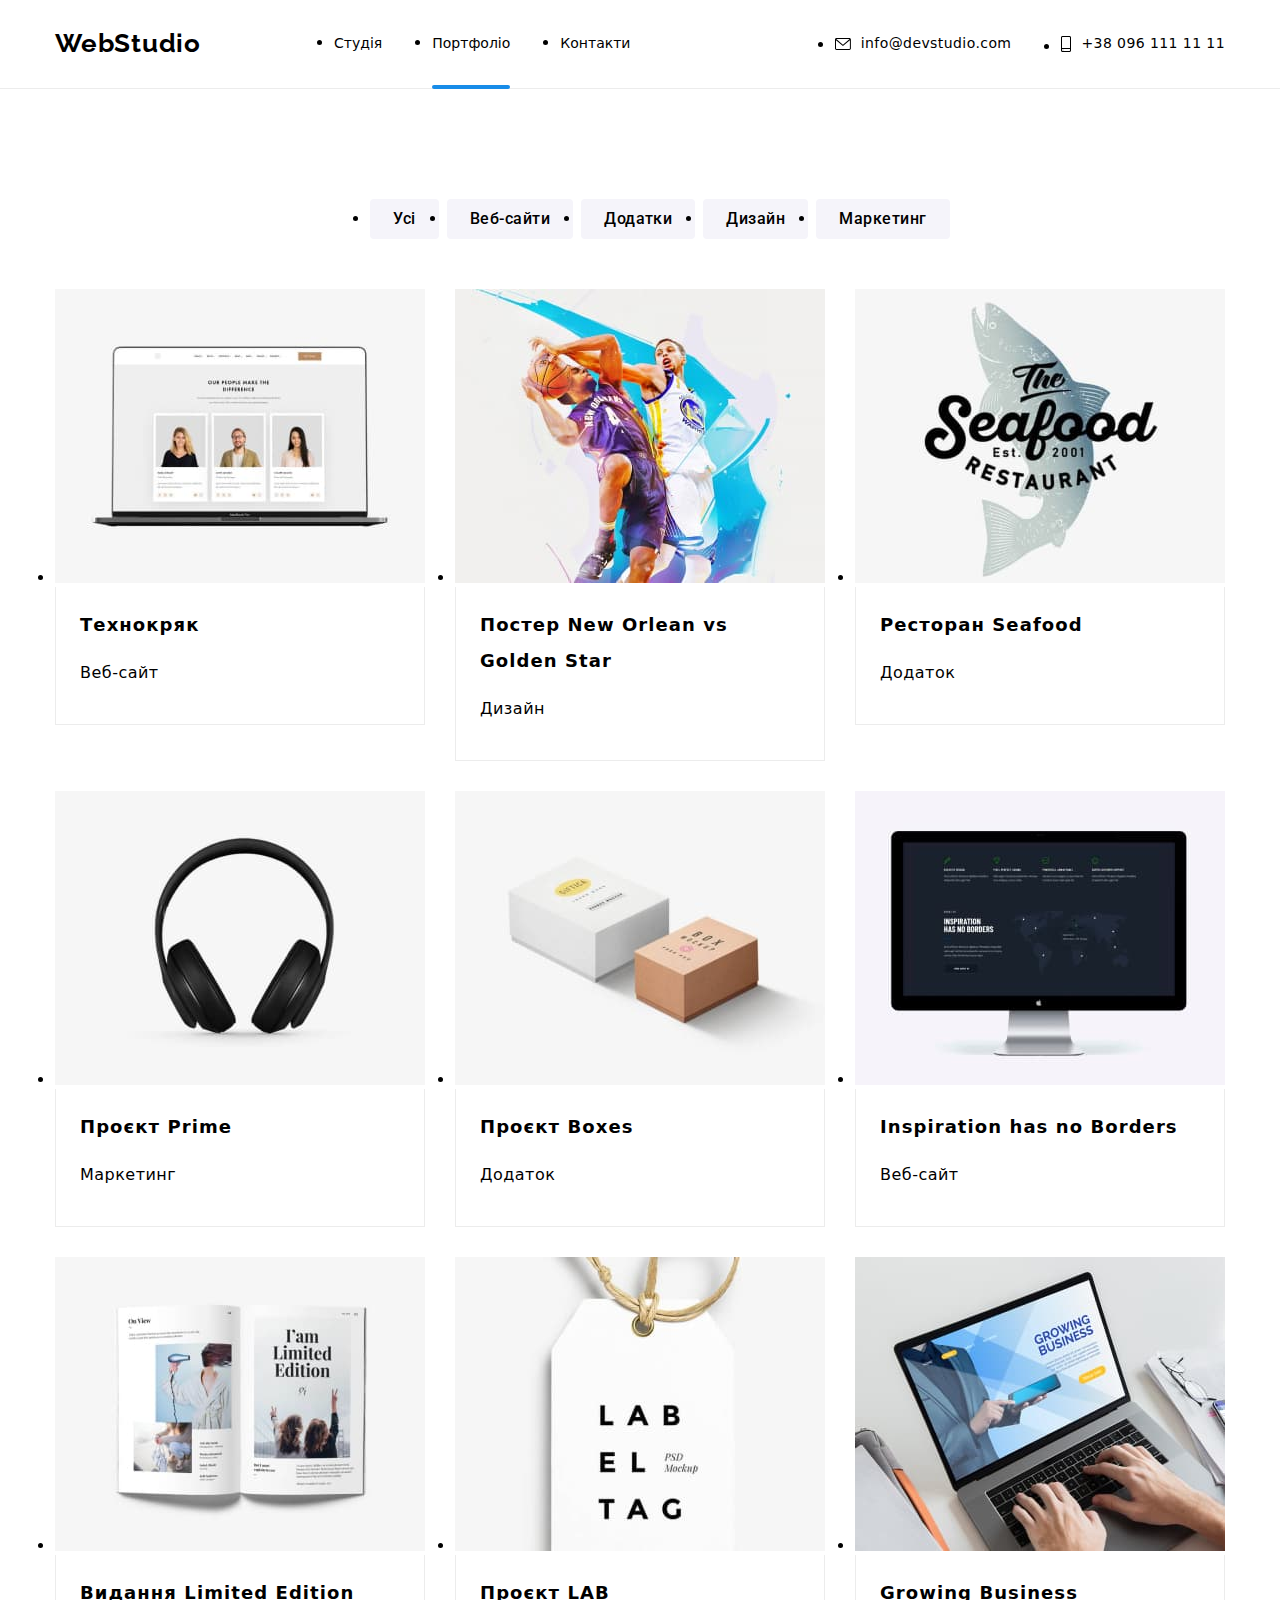
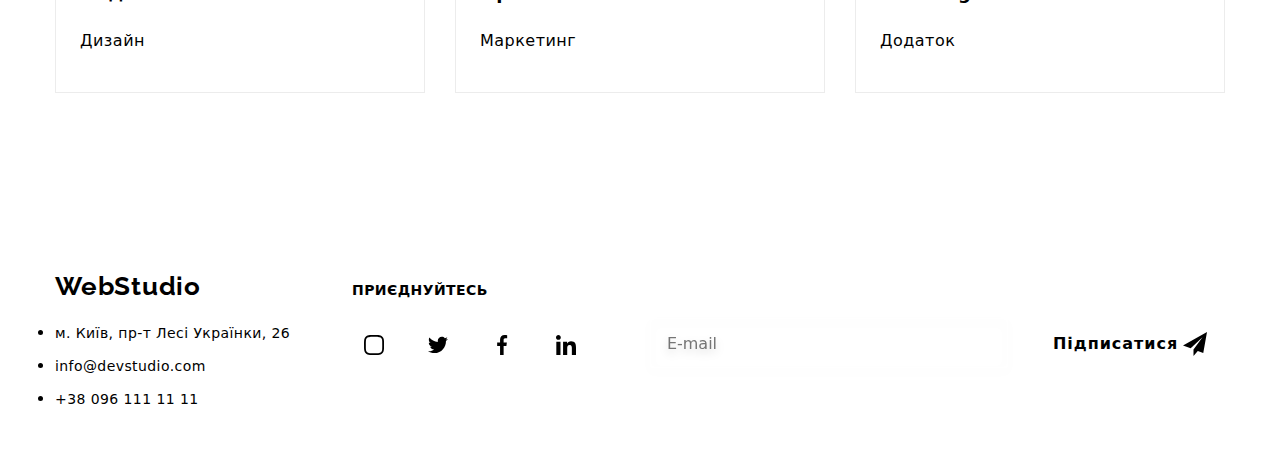
==== portfolio.html @ 418989a6 "BEM" ====
<!DOCTYPE html>
<html lang="en">
  <head>
    <meta charset="UTF-8" />
    <meta http-equiv="X-UA-Compatible" content="IE=edge" />
    <meta name="viewport" content="width=device-width, initial-scale=1.0" />
    <title>Document</title>
    <link rel="preconnect" href="https://fonts.googleapis.com" />
    <link rel="preconnect" href="https://fonts.gstatic.com" crossorigin />
    <link
      href="https://fonts.googleapis.com/css2?family=Raleway:wght@700&family=Roboto:wght@400;500;700;900&display=swap"
      rel="stylesheet"
    />
    <link
      rel="stylesheet"
      href="https://cdnjs.cloudflare.com/ajax/libs/modern-normalize/1.1.0/modern-normalize.min.css"
    />
    <link rel="stylesheet" href="./css/styles.css" />
  </head>

  <!-- body -->
  <body>
    <header class="header-page">
      <div class="container main-nav">
        <a class="logo" href="./index.html"><span class="logo__header">Web</span>Studio</a>
        <nav>
          <ul class="nav list">
            <li class="nav__item">
              <a class="nav__link" href="./index.html">Студія</a>
            </li>
            <li class="nav__item">
              <a class="nav__link nav__link--current" href="./portfolio.html">Портфоліо</a>
            </li>
            <li class="nav__item"><a class="nav__link" href="">Контакти</a></li>
          </ul>
        </nav>

        <ul class="contact list">
          <li>
            <a class="contact__mail" href="mailto:info@devstudio.com">
              <svg class="contact__icon-mail" width="16" height="12">
                <use href="./images/symbol-defs.svg#icon-envelope"></use>
              </svg>
              info@devstudio.com
            </a>
          </li>
          <li>
            <a class="contact__number" href="tel:+380961111111">
              <svg class="contact__icon-phone" width="10" height="16">
                <use href="./images/symbol-defs.svg#icon-smartphone"></use>
              </svg>
              +38 096 111 11 11
            </a>
          </li>
        </ul>
      </div>
    </header>

    <main>
      <section class="section">
        <div class="container">
          <h1 class="visually-hidden">Портфоліо</h1>

          <ul class="filter list">
            <li class="filter__button">
              <button class="filter__button-all" type="button">Усі</button>
            </li>
            <li class="filter__button">
              <button class="filter__button-web" type="button">Веб-сайти</button>
            </li>
            <li class="filter__button">
              <button class="filter__button-app" type="button">Додатки</button>
            </li>
            <li class="filter__button">
              <button class="filter__button-design" type="button">Дизайн</button>
            </li>
            <li class="filter__button">
              <button class="filter__button-marketing" type="button">Маркетинг</button>
            </li>
          </ul>

          <ul class="portfolio list">
            <li class="portfolio__item">
              <a href="#" class="link-card">
                <div class="product">
                  <img
                    class="product__slider"
                    src="./images/img-0.jpg"
                    alt="Технокряк"
                    width="370"
                  />
                  <div class="overlay">
                    <p class="overlay__portfolio">
                      Ресурс пропонує комплексні пропозиції з різним рівнем функціоналу та сервісів.
                      Все це дозволить відвідувачу отримати вичерпні відомості про компанію чи
                      приватну особу.
                    </p>
                  </div>
                </div>
                <div class="product__info">
                  <h2 class="product__title">Технокряк</h2>
                  <p class="product__meta">Веб-сайт</p>
                </div>
              </a>
            </li>
            <li class="portfolio__item">
              <a href="#" class="link-card">
                <div class="product">
                  <img class="product__slider" src="./images/img-1.jpg" alt="Постер" width="370" />
                  <div class="overlay">
                    <p class="overlay__portfolio">
                      Ресурс пропонує комплексні пропозиції з різним рівнем функціоналу та сервісів.
                      Все це дозволить відвідувачу отримати вичерпні відомості про компанію чи
                      приватну особу.
                    </p>
                  </div>
                </div>
                <div class="product__info">
                  <h2 class="product__title">Постер New Orlean vs Golden Star</h2>
                  <p class="product__meta">Дизайн</p>
                </div></a
              >
            </li>
            <li class="portfolio__item">
              <a href="#" class="link-card">
                <div class="product">
                  <img
                    class="product__slider"
                    src="./images/img-2.jpg"
                    alt="Ресторан Seafood"
                    width="370"
                  />
                  <div class="overlay">
                    <p class="overlay__portfolio">
                      Ресурс пропонує комплексні пропозиції з різним рівнем функціоналу та сервісів.
                      Все це дозволить відвідувачу отримати вичерпні відомості про компанію чи
                      приватну особу.
                    </p>
                  </div>
                </div>
                <div class="product__info">
                  <h2 class="product__title">Ресторан Seafood</h2>
                  <p class="product__meta">Додаток</p>
                </div></a
              >
            </li>
            <li class="portfolio__item">
              <a href="#" class="link-card"
                ><div class="product">
                  <img
                    class="product__slider"
                    src="./images/img-3.jpg"
                    alt="Проєкт-Prime"
                    width="370"
                  />
                  <div class="overlay">
                    <p class="overlay__portfolio">
                      Ресурс пропонує комплексні пропозиції з різним рівнем функціоналу та сервісів.
                      Все це дозволить відвідувачу отримати вичерпні відомості про компанію чи
                      приватну особу.
                    </p>
                  </div>
                </div>
                <div class="product__info">
                  <h2 class="product__title">Проєкт Prime</h2>
                  <p class="product__meta">Маркетинг</p>
                </div></a
              >
            </li>
            <li class="portfolio__item">
              <a href="#" class="link-card"
                ><div class="product">
                  <img
                    class="product__slider"
                    src="./images/img-4.jpg"
                    alt="Проєкт Boxes"
                    width="370"
                  />
                  <div class="overlay">
                    <p class="overlay__portfolio">
                      Ресурс пропонує комплексні пропозиції з різним рівнем функціоналу та сервісів.
                      Все це дозволить відвідувачу отримати вичерпні відомості про компанію чи
                      приватну особу.
                    </p>
                  </div>
                </div>
                <div class="product__info">
                  <h2 class="product__title">Проєкт Boxes</h2>
                  <p class="product__meta">Додаток</p>
                </div></a
              >
            </li>
            <li class="portfolio__item">
              <a href="#" class="link-card"
                ><div class="product">
                  <img
                    class="product__slider"
                    src="./images/img-5.jpg"
                    alt="Inspiration has no Borders"
                    width="370"
                  />
                  <div class="overlay">
                    <p class="overlay__portfolio">
                      Ресурс пропонує комплексні пропозиції з різним рівнем функціоналу та сервісів.
                      Все це дозволить відвідувачу отримати вичерпні відомості про компанію чи
                      приватну особу.
                    </p>
                  </div>
                </div>
                <div class="product__info">
                  <h2 class="product__title">Inspiration has no Borders</h2>
                  <p class="product__meta">Веб-сайт</p>
                </div></a
              >
            </li>
            <li class="portfolio__item">
              <a href="#" class="link-card"
                ><div class="product">
                  <img
                    class="product__slider"
                    src="./images/img-6.jpg"
                    alt="Видання Limited Edition"
                    width="370"
                  />
                  <div class="overlay">
                    <p class="overlay__portfolio">
                      Ресурс пропонує комплексні пропозиції з різним рівнем функціоналу та сервісів.
                      Все це дозволить відвідувачу отримати вичерпні відомості про компанію чи
                      приватну особу.
                    </p>
                  </div>
                </div>
                <div class="product__info">
                  <h2 class="product__title">Видання Limited Edition</h2>
                  <p class="product__meta">Дизайн</p>
                </div></a
              >
            </li>
            <li class="portfolio__item">
              <a href="#" class="link-card"
                ><div class="product">
                  <img
                    class="product__slider"
                    src="./images/img-7.jpg"
                    alt="Проєкт LAB"
                    width="370"
                  />
                  <div class="overlay">
                    <p class="overlay__portfolio">
                      Ресурс пропонує комплексні пропозиції з різним рівнем функціоналу та сервісів.
                      Все це дозволить відвідувачу отримати вичерпні відомості про компанію чи
                      приватну особу.
                    </p>
                  </div>
                </div>
                <div class="product__info">
                  <h2 class="product__title">Проєкт LAB</h2>
                  <p class="product__meta">Маркетинг</p>
                </div></a
              >
            </li>
            <li class="portfolio__item">
              <a href="#" class="link-card"
                ><div class="product">
                  <img
                    class="product__slider"
                    src="./images/img-8.jpg"
                    alt="Growing Business"
                    width="370"
                  />
                  <div class="overlay">
                    <p class="overlay__portfolio">
                      Ресурс пропонує комплексні пропозиції з різним рівнем функціоналу та сервісів.
                      Все це дозволить відвідувачу отримати вичерпні відомості про компанію чи
                      приватну особу.
                    </p>
                  </div>
                </div>
                <div class="product__info">
                  <h2 class="product__title">Growing Business</h2>
                  <p class="product__meta">Додаток</p>
                </div></a
              >
            </li>
          </ul>
        </div>
      </section>
    </main>
    <!-- footer -->
    <footer class="footer-content section">
      <div class="footer-adress container">
        <div>
          <a class="footer-logo" href="./index.html"><span class="title-logo">Web</span>Studio</a>
          <address>
            <ul class="footer-contacts list">
              <li class="footer-contacts__item">
                <a
                  class="adress-link"
                  href="https://www.google.com/maps/d/viewer?mid=10uSM3H-mIU3GznYo2szRIEphczw&hl=en_US&ll=50.42733700000001%2C30.538092&z=17"
                  target="_blank"
                  rel="noopener noreferrer"
                  >м. Київ, пр-т Лесі Українки, 26</a
                >
              </li>

              <li class="footer-contacts__item">
                <a class="footer-item__mail" href="mail:info@devstudio.com">info@devstudio.com</a>
              </li>
              <li class="footer-contacts__item">
                <a class="footer-item__number" href="tel:+380961111111">+38 096 111 11 11</a>
              </li>
            </ul>
          </address>
        </div>
        <div class="social-link">
          <p class="footer-title">ПРИЄДНУЙТЕСЬ</p>
          <div class="social-set">
            <a href="#" class="social-set__link">
              <svg class="social-set__icon" width="20" height="20">
                <use href="./images/symbol-defs.svg#icon-instagram-footer"></use>
              </svg>
            </a>
            <a href="#" class="social-set__link">
              <svg class="social-set__icon" width="20" height="20">
                <use href="./images/symbol-defs.svg#icon-twitter-footer"></use>
              </svg>
            </a>
            <a href="#" class="social-set__link">
              <svg class="social-set__icon" width="20" height="20">
                <use href="./images/symbol-defs.svg#icon-facebook-footer"></use>
              </svg>
            </a>
            <a href="#" class="social-set__link">
              <svg class="social-set__icon" width="20" height="20">
                <use href="./images/symbol-defs.svg#icon-linkedin-footer"></use>
              </svg>
            </a>
          </div>
        </div>
        <div class="footer-submit">
          <p class="title-email">Підпишіться на розсилку</p>
          <form class="form-email">
            <label class="form-email__send">
              <input type="email" placeholder="E-mail" class="form-email__field" />
            </label>
            <button class="btn-send" type="submit">
              Підписатися
              <svg class="btn-send__icon" width="24" height="24">
                <use href="./images/symbol-defs.svg#icon-icon-send-1"></use>
              </svg>
            </button>
          </form>
        </div>
      </div>
    </footer>
  </body>
</html>
---- css/styles.css ----
/* :root {
    --main-background-color: #fff;
    --primary-text-color: #212121;
    --logo-text-color: #000;
    --accent-color: #188CE8;
    --contacts-text-color: #757575;
    --backgraund-banner-color: #2f303a;
    --title-text-color: #fff;
    --button-order-color: #2196F3;
    --text-footer-color: #fff;
    --button-text-color: #fff;
    --logo-color: #2196F3;
    --color-list-items: #f5f4fa;
    --transition-func: 250ms cubic-bezier(0.4, 0, 0.2, 1);
} */

/*---------Index.html------*/

/* body {
    background-color: var(--main-background-color);
    color: var(--primary-text-color);
    font-family: Roboto, sans-serif;
} */

/* Утіліті */

/* p,
h1,
h2,
h3,
h4,
h5,
h6 {
    margin: 0;

}

img {
    display: block;
}


.list {
    list-style: none;
    margin: 0;
    padding: 0;
} */

.container {
    width: 1200px;
    padding-left: 15px;
    padding-right: 15px;
    margin: 0 auto;
}

.main-nav {
    display: flex;
    align-items: center;
}

.contact {
    display: flex;
    justify-content: center;
    align-items: center;
    margin: 0 0 0 auto;
    padding: 0 auto;
}


.section {
    padding: 94px 0;
}

.logo {
    margin-right: 93px;
    font-family: raleway;
    font-size: 26px;
    font-weight: 700;
    color: var(--logo-text-color);
    line-height: calc(31/26);
    letter-spacing: 0.03em;
    text-decoration: none;

    display: flex;
    padding-top: 24px;
    padding-bottom: 25px;
    /* outline: none; */
}

.logo__header {
    color: var(--logo-color);
    display: flex;
}


.nav {
    display: flex;
    margin: 0;
}

.nav .nav__item:not(:last-child) {
    margin-right: 50px;
}


.nav__link {
    color: var(--primary-text-color);
    font-weight: 500;
    line-height: 1.14;
    font-size: 14px;
    text-decoration: none;


    padding-top: 32px;
    padding-bottom: 32px;

    display: block;
    position: relative;
    transition: color var(--transition-func);
}

.nav__link:hover,
.nav__link:focus {
    color: var(--accent-color);
}

.nav__link--current {
    color: var(--accent-color)
}

.contact__mail,
.contact__number {
    letter-spacing: 0.03em;
    line-height: 1.7;
    font-size: 14px;
    text-decoration: none;
    color: var(--contacts-text-color);

    padding-top: 32px;
    padding-bottom: 32px;
    transition: fill var(--transition-func);
}

.contact__mail,
.contact__number:not(:last-child) {
    margin-right: 50px;
}


.contact__number:hover .contact__icon-phone,
.contact__number:focus .contact__icon-phone {
    fill: var(--accent-color);
}



.contact__mail:hover .contact__icon-mail,
.contact__mail:focus .contact__icon-mail {
    fill: var(--accent-color);
}



/*------- Main---------- */

.banner {
    background-color: var(--backgraund-banner-color);
    text-align: center;
    padding-top: 200px;
    padding-bottom: 200px;


}

.banner__title {
    color: var(--title-text-color);
    font-weight: 900;
    font-size: 44px;
    line-height: 1.4;
    letter-spacing: 0.06em;
    text-transform: uppercase;



    width: 696px;
    margin-left: auto;
    margin-right: auto;
    margin-bottom: 30px;
}


.order-button {
    background-color: var(--button-order-color);
    color: var(--button-text-color);
    letter-spacing: 0.06em;
    font-weight: 700;
    font-size: 16px;
    line-height: 30px;
    font-family: Roboto;
    border-radius: 4px;
    border: none;
    padding: 10px 32px;
    cursor: pointer;
    transition: background-color var(--transition-func);
}

.order-button:hover,
.order-button:focus {
    background-color: var(--accent-color);
}

/* ------Section features------ */

.visually-hidden {
    position: absolute;
    width: 1px;
    height: 1px;
    margin: -1px;
    border: 0;
    padding: 0;

    white-space: nowrap;
    clip-path: inset(100%);
    clip: rect(0 0 0 0);
    overflow: hidden;
}

.subtitle {
    color: var(--primary-text-color);
    line-height: 1.14;
    font-size: 14px;
    letter-spacing: 0.03em;
    margin: 0;
    margin-bottom: 10px;
}



.slogan {
    font-size: 14px;
    line-height: 1.71;
    letter-spacing: 0.03em;
    color: var(--contacts-text-color);
    padding: 0;
    margin: 0;
}

.list-skills__item {
    position: relative;
}

.list-skills__title {
    background-color: rgba(47, 48, 58, 0.8);
    color: var(--text-footer-color);
    text-align: center;
    bottom: 0;
    left: 0;
    width: 100%;
    height: 70px;
    position: absolute;
    padding-top: 27px;
    font-weight: 700;
    font-size: 14px;
    line-height: calc(16/14);
    letter-spacing: 0.03em;

}

.list-items {
    background-color: var(--color-list-items);
}

.section-skills {
    padding-bottom: 94px;
    padding-top: 0;
}

.list-skills {
    display: flex;
    margin: 0;
    padding: 0;
    width: 370px;
}

.list-skills li:not(:last-child) {
    margin-right: 30px;
}

.features-list {
    display: flex;
    padding: 0;
    margin: 0;
    background-color: var(--main-background-color);
}

/* ----Our team------ */

.headline,
.title-company {

    font-size: 36px;
    line-height: 1.2;
    letter-spacing: 0.03em;
    color: var(--primary-text-color);

    margin: 0;
    padding: 0;
    text-align: center;
    margin-bottom: 50px;

}

.list-team__box {
    display: block;
    padding: 30px 30px 30px 30px;
}

.list-team__caption {
    font-weight: 500;
    font-size: 16px;
    line-height: 1.2;
    letter-spacing: 0.03em;
    color: var(--primary-text-color);

    margin: 0;
    padding: 0;
    margin-bottom: 10px;
    text-align: center;
}

.list-team__text {
    line-height: 1.2;
    letter-spacing: 0.03em;
    color: var(--contacts-text-color);

    text-align: center;
    margin-bottom: 16px;
    padding: 0;
}

.list-team {
    display: flex;
    margin: 0;
    padding: 0;

}

.list-team .list-team__item:not(:last-child) {
    margin-right: 30px;
}

.list-team__item {
    width: 270px;
    box-shadow: 0px 1px 3px rgba(0, 0, 0, 0.12), 0px 1px 1px rgba(0, 0, 0, 0.14), 0px 2px 1px rgba(0, 0, 0, 0.2);
    background: var(--main-background-color);
    border-radius: 0px 0px 4px 4px;
}


.footer-contacts {
    padding: 0;
    margin: 0;

}

.footer-contacts__item:not(:last-child) {
    margin-bottom: 9px;
}

/* Portfolio */

.header-page {
    border-bottom: 1px solid #ECECEC;
}

.filter {
    display: flex;
    justify-content: center;

    margin-bottom: 50px;

}

.filter__button:not(:last-child) {
    margin-right: 8px;
}

.product__info {
    padding: 20px 24px;
    border: 1px solid #ECECEC;
    border-top: none;


}

.link-card {
    text-decoration: none;
    display: block;
    color: var(--primary-text-color);
    transition: box-shadow var(--transition-func), transform var(--transition-func), opacity var(--transition-func);
    outline: none;
}

.link-card:hover,
.link-card:focus {
    box-shadow: 0px 1px 1px rgba(0, 0, 0, 0.12), 0px 4px 4px rgba(0, 0, 0, 0.06), 1px 4px 6px rgba(0, 0, 0, 0.16);


}

.portfolio {
    display: flex;
    flex-wrap: wrap;
    padding: 0;
}

.portfolio__item {
    width: 370px;
    padding: 0;
    margin-right: 30px;
    margin-bottom: 30px;
    justify-content: center;


}

.portfolio__item:nth-child(3n) {
    margin-right: 0;
}

.portfolio__item:nth-last-child(-n + 3) {
    margin-bottom: 0;
}

.product:hover::before {
    opacity: 1;
}

.product {
    position: relative;
    overflow: hidden;
    width: 370px;
}

.overlay {

    top: 0;
    left: 0;
    width: 370px;
    height: 294px;
    position: absolute;
    transform: translateY(100%);
    opacity: 0;
    transition: transform 250ms cubic-bezier(0.4, 0, 0.2, 1),
        opacity 250ms cubic-bezier(0.4, 0, 0.2, 1);
}



.overlay__portfolio {


    background-color: rgba(33, 150, 243, 0.9);
    font-weight: 400;
    font-size: 18px;
    line-height: calc(28/18);
    letter-spacing: 0.03em;
    color: var(--title-text-color);
    position: absolute;
    display: block;
    padding: 63px 24px;


}

.link-card:hover .overlay,
.link-card:focus .overlay {
    transform: translateY(0);
    opacity: 1;
    transition: var(--transition-func);
}

.nav .link {
    color: var(--primary-text-color);
    font-weight: 500;
    line-height: 1.14;
    font-size: 14px;
    text-decoration: none;
    transition: color var(--transition-func);
}

.nav .link:hover,
.nav .link:focus {
    color: var(--accent-color);

}

.contact__mail,
.contact__number {
    letter-spacing: 0.03em;
    line-height: 1.7;
    font-size: 14px;
    text-decoration: none;
    color: var(--contacts-text-color);
    transition: color var(--transition-func);
}

.contact__number:hover,
.contact__number:focus {
    color: var(--accent-color);
}

.contact__mail:hover,
.contact__mail:focus {

    color: var(--accent-color);
}


.filter__button-all,
.filter__button-web,
.filter__button-app,
.filter__button-design,
.filter__button-marketing {
    background: #f5f4fa;
    cursor: pointer;
    font-weight: 500;
    font-size: 16px;
    line-height: 1.62;
    letter-spacing: 0.03em;
    color: var(--primary-text-color);
    font-family: Roboto;
    border: 1px solid transparent;
    border-radius: 4px;
    display: inline-block;
    box-sizing: border-box;
    padding: 6px 22px;
    transition: color var(--transition-func), background-color var(--transition-func), box-shadow var(--transition-func);
}

.filter__button-all:hover,
.filter__button-all:focus {
    color: var(--main-background-color);
    background-color: var(--accent-color);
    box-shadow: 0px 3px 1px rgba(0, 0, 0, 0.1), 0px 1px 2px rgba(0, 0, 0, 0.08), 0px 2px 2px rgba(0, 0, 0, 0.12);
    border-radius: 4px;
}

.filter__button-web:hover,
.filter__button-web:focus {
    color: var(--main-background-color);
    background-color: var(--accent-color);
    box-shadow: 0px 3px 1px rgba(0, 0, 0, 0.1), 0px 1px 2px rgba(0, 0, 0, 0.08), 0px 2px 2px rgba(0, 0, 0, 0.12);
    border-radius: 4px;

}

.filter__button-app:hover,
.filter__button-app:focus {
    color: var(--main-background-color);
    background-color: var(--accent-color);
    box-shadow: 0px 3px 1px rgba(0, 0, 0, 0.1), 0px 1px 2px rgba(0, 0, 0, 0.08), 0px 2px 2px rgba(0, 0, 0, 0.12);
    border-radius: 4px;

}

.filter__button-design:hover,
.filter__button-design:focus {
    color: var(--main-background-color);
    background-color: var(--accent-color);
    box-shadow: 0px 3px 1px rgba(0, 0, 0, 0.1), 0px 1px 2px rgba(0, 0, 0, 0.08), 0px 2px 2px rgba(0, 0, 0, 0.12);
    border-radius: 4px;

}

.filter__button-marketing:hover,
.filter__button-marketing:focus {
    color: var(--main-background-color);
    background-color: var(--accent-color);
    box-shadow: 0px 3px 1px rgba(0, 0, 0, 0.1), 0px 1px 2px rgba(0, 0, 0, 0.08), 0px 2px 2px rgba(0, 0, 0, 0.12);
    border-radius: 4px;

}


.nav__link.nav__link--current::after {
    content: "";
    width: 100%;
    height: 4px;
    border-radius: 2px;
    background-color: #188CE8;
    left: 0;
    bottom: -5px;

    position: absolute;

}

.nav__link.nav__link--current::after:hover,
.nav__link.nav__link--current::after:focus {

    content: "";
    width: 100%;
    height: 4px;
    border-radius: 2px;
    background-color: var(--accent-color);
    position: absolute;
    left: 0;
    bottom: -5px;
    opacity: 1;
    transition: background-color var(--transition-func),
        opacity var(--transition-func), visibility var(--transition-func);

}

.nav__link::after {
    content: "";
    width: 100%;
    height: 4px;
    border-radius: 2px;
    background-color: transparent;
    position: absolute;
    left: 0;
    bottom: -5px;
    opacity: 1;
    transition: background-color var(--transition-func);
}

.nav__link:hover::after,
.nav__link:focus::after {
    background-color: var(--accent-color);

}

.product__title {
    font-weight: 700;
    font-size: 18px;
    line-height: 2;
    letter-spacing: 0.06em;
    margin: 0;
    padding: 0;
    margin-bottom: 4px;
}

.product__meta {
    line-height: 1.8;
    color: var(--contacts-text-color);
    letter-spacing: 0.03em;
}

.footer-content {
    background-color: var(--backgraund-banner-color);
    padding: 60px 0;

}

.title-logo {
    color: var(--logo-color);
    font-family: raleway;
    font-size: 26px;
    font-weight: 700;
    line-height: calc(31/26);
    letter-spacing: 0.03em;
    text-decoration: none;
}

.footer-logo {
    font-family: raleway;
    font-size: 26px;
    font-weight: 700;
    color: var(--text-footer-color);
    line-height: calc(31/26);
    letter-spacing: 0.03em;
    text-decoration: none;

    display: block;
    margin-bottom: 20px;
    /* outline: none; */
}

.adress-link {
    color: var(--text-footer-color);
    letter-spacing: 0.03em;
    line-height: 1.7;
    font-size: 14px;
    text-decoration: none;
    font-style: normal;
    transition: color var(--transition-func);
}

.adress-link:hover,
.adress-link:focus {
    color: var(--accent-color);
}

.footer-item__mail,
.footer-item__number {
    letter-spacing: 0.03em;
    line-height: 1.7;
    font-size: 14px;
    text-decoration: none;
    color: var(--contacts-text-color);
    font-style: normal;
    transition: color var(--transition-func);
}

.footer-item__mail:hover,
.footer-item__mail:focus {
    color: var(--accent-color);

}

.footer-item__number:hover,
.footer-item__number:focus {
    color: var(--accent-color);

}

/* ------Decoration------ */
.banner_main {
    max-width: 1600px;
    height: 600px;
    margin-left: auto;
    margin-right: auto;
    background-image: linear-gradient(to right, rgba(47, 48, 58, 0.4), rgba(47, 48, 58, 0.4)),
        url("../images/mainphotoheader.jpg");
    background-repeat: no-repeat;
    background-position: center;
    background-size: cover;
}

/* -----mail-phone-icon----- */
.contact__mail,
.contact__number {
    display: flex;
    align-items: center;
}

.contact__icon-mail,
.contact__icon-phone {
    fill: var(--contacts-text-color);
    display: flex;
    padding: 34px 10px 34px auto;
    margin-right: 10px;
    transition: fill var(--transition-func);
}


/* ------Benefits------ */

.benefits {
    display: flex;
    gap: 30px;
}

.benefits__item {
    width: 270px;
    height: 120px;
    background-color: var(--color-list-items);
    margin-bottom: 30px;
    display: flex;
    align-items: center;
    justify-content: center;

}


.benefits__icon {
    align-items: center;
}

/* ----Team links------ */

.social-set {
    background-color: var(--main-background-color);
    display: flex;
    align-items: center;
    justify-content: center;
    gap: 10px;
}



.social-set__link {
    background-color: var(--text-footer-color);
    width: 44px;
    height: 44px;
    border-radius: 50%;
    color: #AFB1B8;

    display: flex;
    align-items: center;
    justify-content: center;
    transition: background-color var(--transition-func),
        color var(--transition-func);
}


.social-set__link:hover,
.social-set__link:focus {
    background-color: var(--accent-color);
    color: var(--color-list-items);
}

.social-set__icon {
    fill: #afb1b8;
    transition: fill var(--transition-func);
}


.social-set__link:hover .social-set__icon,
.social-set__link:focus .social-set__icon {
    fill: var(--main-background-color);
}

/* -------Cpmpany------- */

.company {
    list-style: none;
    background-color: var(--main-background-color);

    display: inline-flex;
    margin: 0;
    padding: 0;
}

.company__logo {
    display: inline-flex;
    background-color: var(--main-background-color);
}

.company__link {
    width: 170px;
    height: 92px;
    border: 1px Solid #AFB1B8;
    border-radius: 4px;
    display: flex;
    align-items: center;
    justify-content: center;
    transition: border var(--transition-func);
}

.company__logo:not(:last-child) {
    margin-right: 30px;
}

.company__link:hover,
.company__link:focus {
    border: solid 1px var(--accent-color);
}

.company__icon {
    fill: #afb1b8;
    transition: fill var(--transition-func);
}


.company__link:hover .company__icon,
.company__link:focus .company__icon {
    fill: var(--accent-color);

}

/* ----footer-decoration--- */

.footer-title {
    font-style: normal;
    font-weight: 700;
    font-size: 14px;
    line-height: calc(26/14);
    letter-spacing: 0.03em;
    color: var(--text-footer-color);
    margin-bottom: 20px;
}

.footer-adress {
    display: flex;
    align-items: baseline;
    justify-content: space-between;
}

.social-set {
    background-color: var(--backgraund-banner-color);
    display: inline-flex;
    align-items: center;
}

.social-set__link {
    background-color: rgba(255, 255, 255, 0.1);
    width: 44px;
    height: 44px;
    border-radius: 50%;
    color: #AFB1B8;
    display: flex;
    align-items: center;
    justify-content: center;
    transition: background-color var(--transition-func);
}

.social-set__link:not(:last-child) {
    margin-right: 10px;
}

.social-set__link:hover,
.social-set__link:focus {
    background-color: var(--accent-color);
}

.social-set__icon {
    fill: var(--main-background-color);
    transition: fill var(--transition-func);
}

.social-set__icon:hover,
.social-set__icon:focus {
    fill: var(--main-background-color);
}

/* -----Modal------ */
.backdrop {
    position: fixed;
    top: 0;
    left: 0;
    width: 100vw;
    height: 100vh;
    background-color: rgba(0, 0, 0, 0.2);
    z-index: 1000;
    transition: opacity var(--transition-func), visibility 250ms cubic-bezier(0.4, 0, 0.2, 1);
}

.modal {
    padding: 40px;
    position: absolute;
    top: 50%;
    left: 50%;
    transform: translate(-50%, -50%);

    width: 528px;
    height: 581px;
    background-color: var(--main-background-color);
    box-shadow: 0px 1px 3px rgba(0, 0, 0, 0.12), 0px 1px 1px rgba(0, 0, 0, 0.14), 0px 2px 1px rgba(0, 0, 0, 0.2);
    border-radius: 4px;
    transform: translate(-50%, -50%) scale(1.1);

}

.backdrop.is-hidden {
    visibility: hidden;
    opacity: 0;
    pointer-events: none;
}

.backdrop.is-hidden .modal {
    transform: translate(-50%, -50%) scale(1.1);
}

.btn-close {
    position: absolute;
    display: flex;
    align-items: center;
    justify-content: center;
    top: 8px;
    right: 8px;
    background-color: transparent;
    background: #FFFFFF;
    width: 30px;
    height: 30px;
    border: 1px solid rgba(0, 0, 0, 0.1);
    border-radius: 50%;
    cursor: pointer;
}

.btn-close__icon {
    fill: var(--logo-text-color);
}

.btn-close:hover .btn-close__icon,
.btn-close:focus .btn-close__icon {
    fill: var(--accent-color);

}

/* -----Form-------- */
.modal__title {

    font-weight: 700;
    font-size: 20px;
    line-height: calc(23/20);
    text-align: center;
    letter-spacing: 0.03em;
    color: var(--primary-text-color);
    margin-bottom: 12px;
    justify-content: center;

}

.modal__form {
    display: flex;
    flex-direction: column;
}

.modal__input-text {
    font-weight: 400;
    font-size: 12px;
    line-height: calc(14/12);
    letter-spacing: 0.01em;
    color: var(--contacts-text-color);
    display: block;
}

.modal__name {
    font-weight: 400;
    font-size: 12px;
    line-height: calc(14/12);
    letter-spacing: 0.01em;
    color: var(--contacts-text-color);
    display: block;
    margin-bottom: 4px;
}

.modal__input-field {
    width: 100%;
    height: 40px;
    outline: none;
    padding-left: 42px;
    border: 1px solid rgba(33, 33, 33, 0.2);
    border-radius: 4px;
    transition: border-color var(--transition-func);
}

.modal__input-field:focus {
    outline: none;
    border-color: var(--accent-color);
    transition: border-color var(--transition-func);
}

.modal__input-field:focus+.modal__icon-main {
    fill: var(--accent-color);
}

.modal__input-text:not(:last-child) {
    margin-bottom: 4px;
    margin-top: 10px;
}

.modal__icon {
    position: relative;
    margin: 0 auto;
    display: flex;
}

.modal__icon-main {
    position: absolute;
    fill: var(--logo-text-color);
    transition: fill var(--transition-func);
    top: 11px;
    left: 12px;
    display: block;
}

.modal__comment {
    width: 100%;
    outline: none;
    display: flex;
    border: 1px solid rgba(33, 33, 33, 0.2);
    border-radius: 4px;
    height: 120px;
    padding: 12px 16px;
    resize: none;
}

.modal__comment:focus {
    outline: none;
    border-color: var(--accent-color);
    transition: border-color var(--transition-func);
}

.modal__check {
    display: flex;
    align-items: center;
    justify-content: center;
    margin-top: 20px;
    font-weight: 400;
    font-size: 14px;
    line-height: calc(24/14);
    letter-spacing: 0.03em;
    color: var(--contacts-text-color);
}

.text-user-check {
    font-size: 14px;
    line-height: calc(24/14);
    letter-spacing: 0.03em;
    color: var(--contacts-text-color);
}

.modal__link {
    /* outline: none; */
    color: var(--accent-color);
}

.modal__comment::placeholder {
    font-size: 12px;
    line-height: calc(14/12);
    letter-spacing: 0.01em;
    color: rgba(117, 117, 117, 0.5);
}

.modal__check-box {
    width: 16px;
    height: 15px;
    border-radius: 3px;
    border: 2px solid var(--logo-text-color);
    margin-right: 7px;
    position: relative;
    display: flex;
    justify-content: center;
    align-items: center;
}

.modal__checkbox-place {
    appearance: none;
    position: absolute;
}

.modal__checkbox-place:checked+.modal__check-box {
    border: none;
    background-color: var(--accent-color);
}

.modal__checkmarc {
    fill: #ffffff;
}

.modal__icon-chek {
    position: absolute;
    display: block;
}

.button-send {
    background: #2196F3;
    box-shadow: 0px 4px 4px rgba(0, 0, 0, 0.15);
    border-radius: 4px;
    border: none;
    margin-top: 30px;
    align-self: center;
    color: var(--button-text-color);
    font-weight: 700;
    font-size: 16px;
    line-height: calc(30/16);
    letter-spacing: 0.06em;
    width: 200px;
    height: 50px;
    cursor: pointer;
    transition: background-color var(--transition-func), color var(--transition-func);
}

.button-send:hover,
.button-send:focus {
    background-color: var(--accent-color);
    color: var(--main-background-color);
}

.form-submit-mail {
    display: inline-block;

}

.title-email {
    margin-bottom: 20px;
    font-weight: 700;
    font-size: 14px;
    line-height: calc(16/14);
    letter-spacing: 0.03em;
    text-transform: uppercase;
    color: #FFFFFF;
}

.form-email__field {
    background-color: transparent;
    border: 1px solid rgba(255, 255, 255, 0.3);
    filter: drop-shadow(0px 4px 4px rgba(0, 0, 0, 0.15));
    border-radius: 4px;
    width: 358px;
    height: 50px;
    padding: 15px 16px;
    margin-right: 12px;
}

.form-email__field:focus {
    outline: none;
    border-color: var(--accent-color);
    transition: border-color var(--transition-func);
}

.btn-send {
    background: var(--button-order-color);
    border-radius: 4px;
    width: 200px;
    height: 50px;
    border: none;
    color: var(--button-text-color);
    letter-spacing: 0.06em;
    font-weight: 700;
    cursor: pointer;
    display: inline-block;
    padding: 10px 62px 10px 28px;
    position: relative;
    transition: background-color var(--transition-func);
}

.btn-send__icon {
    top: 13px;
    right: 18px;
    position: absolute;
    display: inline-block;
    fill: var(--main-background-color);

}

.btn-send:hover,
.btn-send:focus {
    background-color: var(--accent-color);
}

.submit {
    font-weight: 700;
    font-size: 16px;
    line-height: calc(30/16);
    align-items: center;
    text-align: center;
    letter-spacing: 0.06em;
    color: #FFFFFF;
}
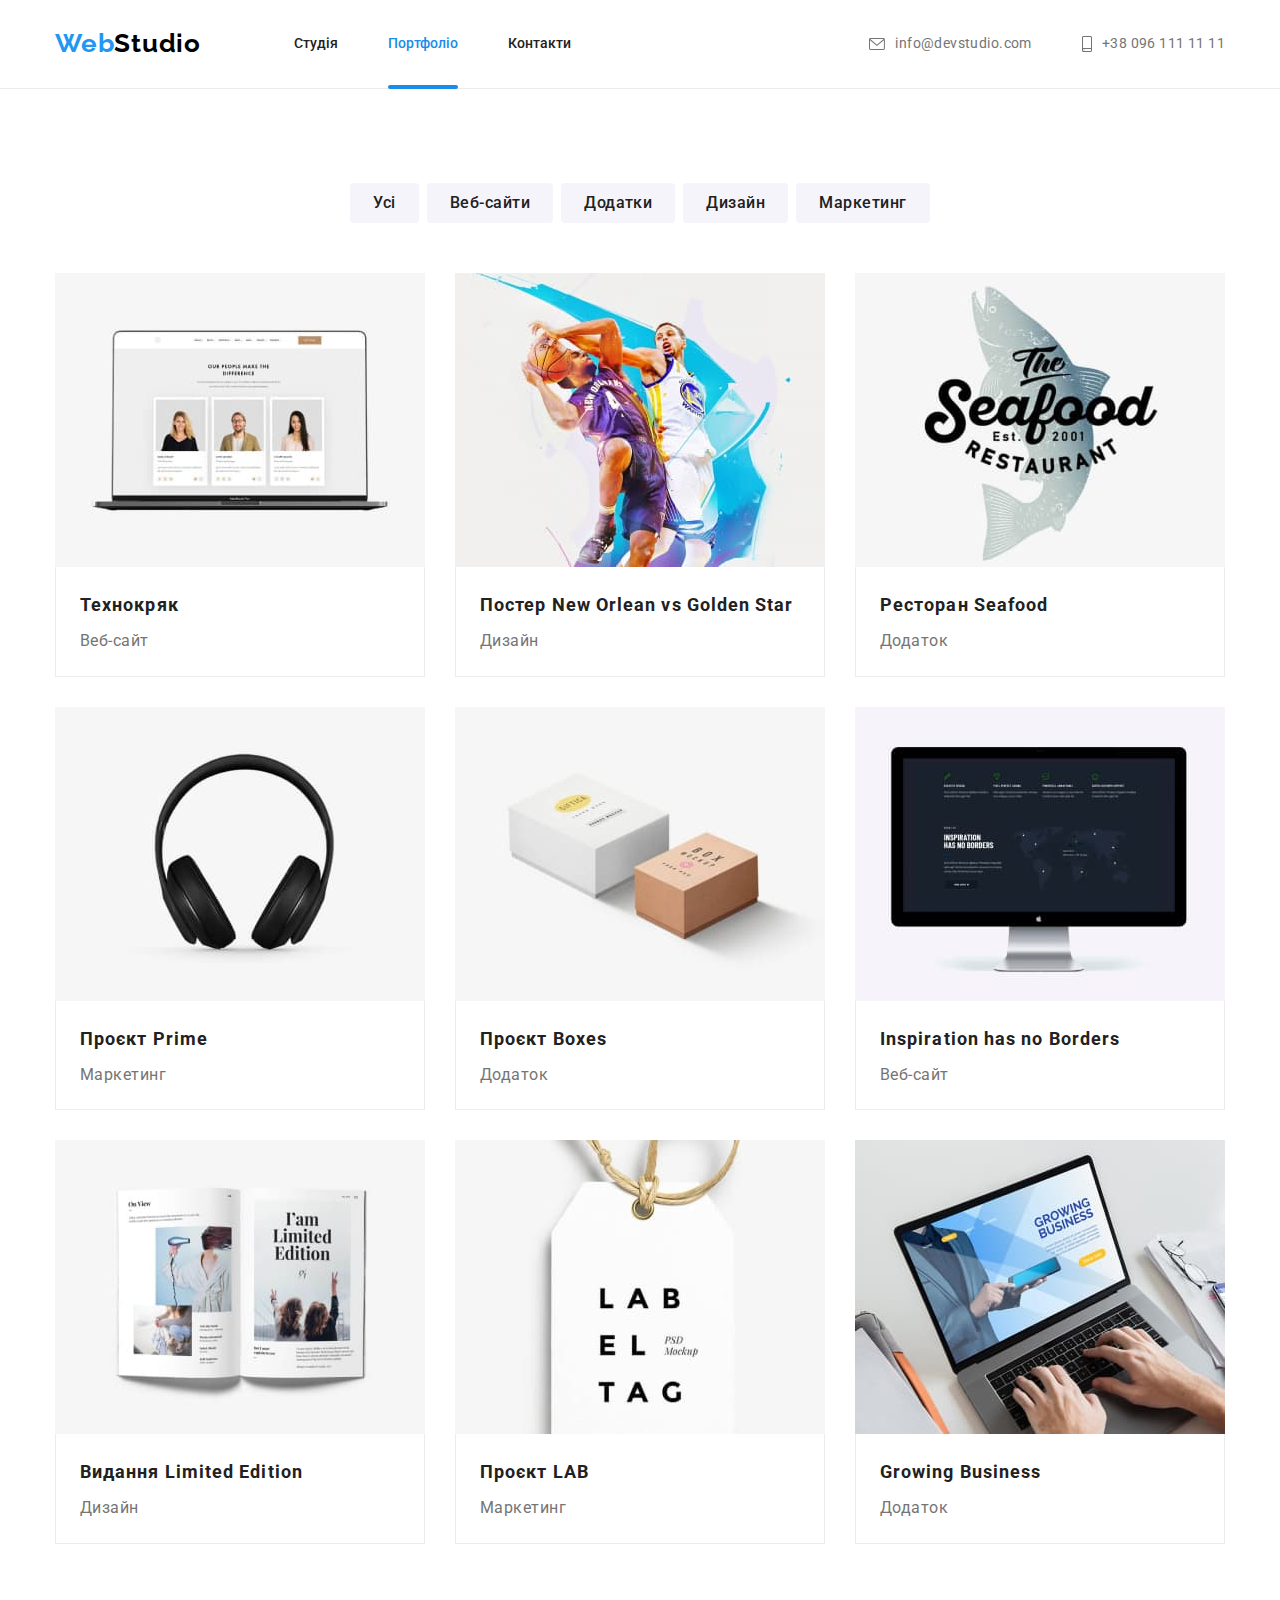
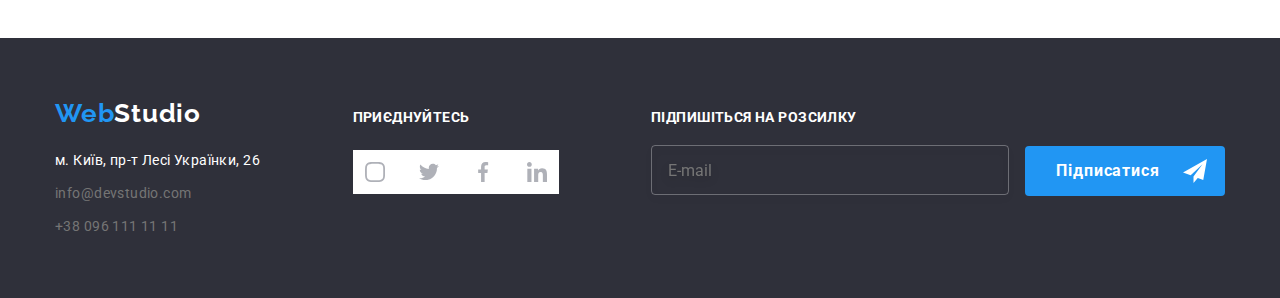
==== commit abe65b9e: "sacss" ====
--- a/portfolio.html
+++ b/portfolio.html
@@ -16,6 +16,7 @@
       href="https://cdnjs.cloudflare.com/ajax/libs/modern-normalize/1.1.0/modern-normalize.min.css"
     />
     <link rel="stylesheet" href="./css/styles.css" />
+    <link rel="stylesheet" href="./css/main.min.css" />
   </head>
 
   <!-- body -->
--- a/css/styles.css
+++ b/css/styles.css
@@ -46,32 +46,32 @@
     padding: 0;
 } */
 
-.container {
+/* .container {
     width: 1200px;
     padding-left: 15px;
     padding-right: 15px;
     margin: 0 auto;
-}
-
-.main-nav {
-    display: flex;
-    align-items: center;
-}
-
-.contact {
+} */
+
+/* .main-nav {
+    display: flex;
+    align-items: center;
+} */
+
+/* .contact {
     display: flex;
     justify-content: center;
     align-items: center;
     margin: 0 0 0 auto;
     padding: 0 auto;
-}
-
-
-.section {
+} */
+
+
+/* .section {
     padding: 94px 0;
-}
-
-.logo {
+} */
+
+/* .logo {
     margin-right: 93px;
     font-family: raleway;
     font-size: 26px;
@@ -84,16 +84,15 @@
     display: flex;
     padding-top: 24px;
     padding-bottom: 25px;
-    /* outline: none; */
 }
 
 .logo__header {
     color: var(--logo-color);
     display: flex;
-}
-
-
-.nav {
+} */
+
+
+/* .nav {
     display: flex;
     margin: 0;
 }
@@ -157,19 +156,17 @@
 .contact__mail:hover .contact__icon-mail,
 .contact__mail:focus .contact__icon-mail {
     fill: var(--accent-color);
-}
+} */
 
 
 
 /*------- Main---------- */
 
-.banner {
+/* .banner {
     background-color: var(--backgraund-banner-color);
     text-align: center;
     padding-top: 200px;
     padding-bottom: 200px;
-
-
 }
 
 .banner__title {
@@ -179,15 +176,11 @@
     line-height: 1.4;
     letter-spacing: 0.06em;
     text-transform: uppercase;
-
-
-
     width: 696px;
     margin-left: auto;
     margin-right: auto;
     margin-bottom: 30px;
 }
-
 
 .order-button {
     background-color: var(--button-order-color);
@@ -207,11 +200,11 @@
 .order-button:hover,
 .order-button:focus {
     background-color: var(--accent-color);
-}
+} */
 
 /* ------Section features------ */
 
-.visually-hidden {
+/* .visually-hidden {
     position: absolute;
     width: 1px;
     height: 1px;
@@ -223,8 +216,8 @@
     clip-path: inset(100%);
     clip: rect(0 0 0 0);
     overflow: hidden;
-}
-
+} */
+/* 
 .subtitle {
     color: var(--primary-text-color);
     line-height: 1.14;
@@ -291,11 +284,11 @@
     padding: 0;
     margin: 0;
     background-color: var(--main-background-color);
-}
+} */
 
 /* ----Our team------ */
 
-.headline,
+/* .headline,
 .title-company {
 
     font-size: 36px;
@@ -354,10 +347,10 @@
     box-shadow: 0px 1px 3px rgba(0, 0, 0, 0.12), 0px 1px 1px rgba(0, 0, 0, 0.14), 0px 2px 1px rgba(0, 0, 0, 0.2);
     background: var(--main-background-color);
     border-radius: 0px 0px 4px 4px;
-}
-
-
-.footer-contacts {
+} */
+
+
+/* .footer-contacts {
     padding: 0;
     margin: 0;
 
@@ -365,27 +358,25 @@
 
 .footer-contacts__item:not(:last-child) {
     margin-bottom: 9px;
-}
-
-/* Portfolio */
-
-.header-page {
+} */
+
+/* -----Portfolio------- */
+
+/* .header-page {
     border-bottom: 1px solid #ECECEC;
-}
-
-.filter {
+} */
+
+/* .filter {
     display: flex;
     justify-content: center;
-
     margin-bottom: 50px;
-
 }
 
 .filter__button:not(:last-child) {
     margin-right: 8px;
-}
-
-.product__info {
+} */
+
+/* .product__info {
     padding: 20px 24px;
     border: 1px solid #ECECEC;
     border-top: none;
@@ -478,24 +469,9 @@
     transform: translateY(0);
     opacity: 1;
     transition: var(--transition-func);
-}
-
-.nav .link {
-    color: var(--primary-text-color);
-    font-weight: 500;
-    line-height: 1.14;
-    font-size: 14px;
-    text-decoration: none;
-    transition: color var(--transition-func);
-}
-
-.nav .link:hover,
-.nav .link:focus {
-    color: var(--accent-color);
-
-}
-
-.contact__mail,
+} */
+
+/* .contact__mail,
 .contact__number {
     letter-spacing: 0.03em;
     line-height: 1.7;
@@ -514,10 +490,10 @@
 .contact__mail:focus {
 
     color: var(--accent-color);
-}
-
-
-.filter__button-all,
+} */
+
+
+/* .filter__button-all,
 .filter__button-web,
 .filter__button-app,
 .filter__button-design,
@@ -580,10 +556,10 @@
     box-shadow: 0px 3px 1px rgba(0, 0, 0, 0.1), 0px 1px 2px rgba(0, 0, 0, 0.08), 0px 2px 2px rgba(0, 0, 0, 0.12);
     border-radius: 4px;
 
-}
-
-
-.nav__link.nav__link--current::after {
+} */
+
+
+/* .nav__link.nav__link--current::after {
     content: "";
     width: 100%;
     height: 4px;
@@ -630,9 +606,9 @@
 .nav__link:focus::after {
     background-color: var(--accent-color);
 
-}
-
-.product__title {
+} */
+
+/* .product__title {
     font-weight: 700;
     font-size: 18px;
     line-height: 2;
@@ -646,15 +622,15 @@
     line-height: 1.8;
     color: var(--contacts-text-color);
     letter-spacing: 0.03em;
-}
-
-.footer-content {
+} */
+
+/* .footer-content {
     background-color: var(--backgraund-banner-color);
     padding: 60px 0;
 
-}
-
-.title-logo {
+} */
+
+/* .title-logo {
     color: var(--logo-color);
     font-family: raleway;
     font-size: 26px;
@@ -672,10 +648,8 @@
     line-height: calc(31/26);
     letter-spacing: 0.03em;
     text-decoration: none;
-
     display: block;
     margin-bottom: 20px;
-    /* outline: none; */
 }
 
 .adress-link {
@@ -714,10 +688,10 @@
 .footer-item__number:focus {
     color: var(--accent-color);
 
-}
+} */
 
 /* ------Decoration------ */
-.banner_main {
+/* .banner_main {
     max-width: 1600px;
     height: 600px;
     margin-left: auto;
@@ -727,10 +701,10 @@
     background-repeat: no-repeat;
     background-position: center;
     background-size: cover;
-}
+} */
 
 /* -----mail-phone-icon----- */
-.contact__mail,
+/* .contact__mail,
 .contact__number {
     display: flex;
     align-items: center;
@@ -743,12 +717,12 @@
     padding: 34px 10px 34px auto;
     margin-right: 10px;
     transition: fill var(--transition-func);
-}
+} */
 
 
 /* ------Benefits------ */
 
-.benefits {
+/* .benefits {
     display: flex;
     gap: 30px;
 }
@@ -761,17 +735,15 @@
     display: flex;
     align-items: center;
     justify-content: center;
-
-}
-
+}
 
 .benefits__icon {
     align-items: center;
-}
+} */
 
 /* ----Team links------ */
 
-.social-set {
+/* .social-set {
     background-color: var(--main-background-color);
     display: flex;
     align-items: center;
@@ -811,11 +783,11 @@
 .social-set__link:hover .social-set__icon,
 .social-set__link:focus .social-set__icon {
     fill: var(--main-background-color);
-}
+} */
 
 /* -------Cpmpany------- */
 
-.company {
+/* .company {
     list-style: none;
     background-color: var(--main-background-color);
 
@@ -859,11 +831,11 @@
 .company__link:focus .company__icon {
     fill: var(--accent-color);
 
-}
+} */
 
 /* ----footer-decoration--- */
 
-.footer-title {
+/* .footer-title {
     font-style: normal;
     font-weight: 700;
     font-size: 14px;
@@ -914,10 +886,10 @@
 .social-set__icon:hover,
 .social-set__icon:focus {
     fill: var(--main-background-color);
-}
+} */
 
 /* -----Modal------ */
-.backdrop {
+/* .backdrop {
     position: fixed;
     top: 0;
     left: 0;
@@ -978,10 +950,10 @@
 .btn-close:focus .btn-close__icon {
     fill: var(--accent-color);
 
-}
+} */
 
 /* -----Form-------- */
-.modal__title {
+/* .modal__title {
 
     font-weight: 700;
     font-size: 20px;
@@ -1095,7 +1067,6 @@
 }
 
 .modal__link {
-    /* outline: none; */
     color: var(--accent-color);
 }
 
@@ -1231,4 +1202,4 @@
     text-align: center;
     letter-spacing: 0.06em;
     color: #FFFFFF;
-}+} */--- a/css/main.min.css
+++ b/css/main.min.css
@@ -0,0 +1 @@
+:root{--main-background-color: #fff;--primary-text-color: #212121;--logo-text-color: #000;--accent-color: #188CE8;--contacts-text-color: #757575;--backgraund-banner-color: #2f303a;--title-text-color: #fff;--button-order-color: #2196F3;--text-footer-color: #fff;--button-text-color: #fff;--logo-color: #2196F3;--color-list-items: #f5f4fa;--transition-func: 250ms cubic-bezier(0.4, 0, 0.2, 1)}.visually-hidden{position:absolute;width:1px;height:1px;margin:-1px;border:0;padding:0;white-space:nowrap;clip-path:inset(100%);clip:rect(0 0 0 0);overflow:hidden}p,h1,h2,h3,h4,h5,h6{margin:0}.list{list-style:none;margin:0;padding:0}img{display:block}body{background-color:var(--main-background-color);color:var(--primary-text-color);font-family:Roboto,sans-serif}.section{padding:94px 0}.main-nav{display:flex;align-items:center}.contact{display:flex;justify-content:center;align-items:center;margin:0 0 0 auto;padding:0 auto}.logo{margin-right:93px;font-family:raleway;font-size:26px;font-weight:700;color:var(--logo-text-color);line-height:1.1923076923;letter-spacing:.03em;text-decoration:none;display:flex;padding-top:24px;padding-bottom:25px}.logo__header{color:var(--logo-color);display:flex}.nav{display:flex;margin:0}.nav .nav__item:not(:last-child){margin-right:50px}.nav__link{color:var(--primary-text-color);font-weight:500;line-height:1.14;font-size:14px;text-decoration:none;padding-top:32px;padding-bottom:32px;display:block;position:relative;transition:color var(--transition-func)}.nav__link:hover,.nav__link:focus{color:var(--accent-color)}.nav__link--current{color:var(--accent-color)}.nav__link.nav__link--current::after{content:"";width:100%;height:4px;border-radius:2px;background-color:#188ce8;left:0;bottom:-5px;position:absolute}.nav__link.nav__link--current::after:hover,.nav__link.nav__link--current::after:focus{content:"";width:100%;height:4px;border-radius:2px;background-color:var(--accent-color);position:absolute;left:0;bottom:-5px;opacity:1;transition:background-color var(--transition-func),opacity var(--transition-func),visibility var(--transition-func)}.nav__link::after{content:"";width:100%;height:4px;border-radius:2px;background-color:rgba(0,0,0,0);position:absolute;left:0;bottom:-5px;opacity:1;transition:background-color var(--transition-func)}.nav__link:hover::after,.nav__link:focus::after{background-color:var(--accent-color)}.contact__mail,.contact__number{letter-spacing:.03em;line-height:1.7;font-size:14px;text-decoration:none;color:var(--contacts-text-color);padding-top:32px;padding-bottom:32px;transition:fill var(--transition-func)}.contact__mail,.contact__number:not(:last-child){margin-right:50px}.contact__number:hover .contact__icon-phone,.contact__number:focus .contact__icon-phone{fill:var(--accent-color)}.contact__mail:hover .contact__icon-mail,.contact__mail:focus .contact__icon-mail{fill:var(--accent-color)}.header-page{border-bottom:1px solid #ececec}.contact__mail,.contact__number{display:flex;align-items:center}.contact__icon-mail,.contact__icon-phone{fill:var(--contacts-text-color);display:flex;padding:34px 10px 34px auto;margin-right:10px;transition:fill var(--transition-func)}.footer-contacts{padding:0;margin:0}.footer-contacts__item:not(:last-child){margin-bottom:9px}.footer-content{background-color:var(--backgraund-banner-color);padding:60px 0}.title-logo{color:var(--logo-color);font-family:raleway;font-size:26px;font-weight:700;line-height:1.1923076923;letter-spacing:.03em;text-decoration:none}.footer-logo{font-family:raleway;font-size:26px;font-weight:700;color:var(--text-footer-color);line-height:1.1923076923;letter-spacing:.03em;text-decoration:none;display:block;margin-bottom:20px}.adress-link{color:var(--text-footer-color);letter-spacing:.03em;line-height:1.7;font-size:14px;text-decoration:none;font-style:normal;transition:color var(--transition-func)}.adress-link:hover,.adress-link:focus{color:var(--accent-color)}.footer-item__mail,.footer-item__number{letter-spacing:.03em;line-height:1.7;font-size:14px;text-decoration:none;color:var(--contacts-text-color);font-style:normal;transition:color var(--transition-func)}.footer-item__mail:hover,.footer-item__mail:focus{color:var(--accent-color)}.footer-item__number:hover,.footer-item__number:focus{color:var(--accent-color)}.footer-title{font-style:normal;font-weight:700;font-size:14px;line-height:1.8571428571;letter-spacing:.03em;color:var(--text-footer-color);margin-bottom:20px}.footer-adress{display:flex;align-items:baseline;justify-content:space-between}.social-sets{background-color:var(--backgraund-banner-color);display:inline-flex;align-items:center}.social-sets__links{background-color:rgba(255,255,255,.1);width:44px;height:44px;border-radius:50%;color:#afb1b8;display:flex;align-items:center;justify-content:center;transition:background-color var(--transition-func)}.social-sets__links:not(:last-child){margin-right:10px}.social-sets__links:hover,.social-sets__links:focus{background-color:var(--accent-color)}.social-set__icon{fill:var(--main-background-color);transition:fill var(--transition-func)}.social-set__icon:hover,.social-set__icon:focus{fill:var(--main-background-color)}.container{width:1200px;padding-left:15px;padding-right:15px;margin:0 auto}.banner{background-color:var(--backgraund-banner-color);text-align:center;padding-top:200px;padding-bottom:200px}.banner_main{max-width:1600px;height:600px;margin-left:auto;margin-right:auto;background-image:linear-gradient(to right, rgba(47, 48, 58, 0.4), rgba(47, 48, 58, 0.4)),url("../images/mainphotoheader.jpg");background-repeat:no-repeat;background-position:center;background-size:cover}.banner__title{color:var(--title-text-color);font-weight:900;font-size:44px;line-height:1.4;letter-spacing:.06em;text-transform:uppercase;width:696px;margin-left:auto;margin-right:auto;margin-bottom:30px}.order-button{background-color:var(--button-order-color);color:var(--button-text-color);letter-spacing:.06em;font-weight:700;font-size:16px;line-height:30px;font-family:Roboto;border-radius:4px;border:none;padding:10px 32px;cursor:pointer;transition:background-color var(--transition-func)}.order-button:hover,.order-button:focus{background-color:var(--accent-color)}.subtitle{color:var(--primary-text-color);line-height:1.14;font-size:14px;letter-spacing:.03em;margin:0;margin-bottom:10px}.slogan{font-size:14px;line-height:1.71;letter-spacing:.03em;color:var(--contacts-text-color);padding:0;margin:0}.list-skills__item{position:relative}.list-skills__title{background-color:rgba(47,48,58,.8);color:var(--text-footer-color);text-align:center;bottom:0;left:0;width:100%;height:70px;position:absolute;padding-top:27px;font-weight:700;font-size:14px;line-height:1.1428571429;letter-spacing:.03em}.list-items{background-color:var(--color-list-items)}.section-skills{padding-bottom:94px;padding-top:0}.list-skills{display:flex;margin:0;padding:0;width:370px}.list-skills li:not(:last-child){margin-right:30px}.features-list{display:flex;padding:0;margin:0;background-color:var(--main-background-color)}.benefits{display:flex;gap:30px}.benefits__item{width:270px;height:120px;background-color:var(--color-list-items);margin-bottom:30px;display:flex;align-items:center;justify-content:center}.benefits__icon{align-items:center}.headline,.title-company{font-size:36px;line-height:1.2;letter-spacing:.03em;color:var(--primary-text-color);margin:0;padding:0;text-align:center;margin-bottom:50px}.list-team__box{display:block;padding:30px 30px 30px 30px}.list-team__caption{font-weight:500;font-size:16px;line-height:1.2;letter-spacing:.03em;color:var(--primary-text-color);margin:0;padding:0;margin-bottom:10px;text-align:center}.list-team__text{line-height:1.2;letter-spacing:.03em;color:var(--contacts-text-color);text-align:center;margin-bottom:16px;padding:0}.list-team{display:flex;margin:0;padding:0}.list-team .list-team__item:not(:last-child){margin-right:30px}.list-team__item{width:270px;box-shadow:0px 1px 3px rgba(0,0,0,.12),0px 1px 1px rgba(0,0,0,.14),0px 2px 1px rgba(0,0,0,.2);background:var(--main-background-color);border-radius:0px 0px 4px 4px}.social-set{background-color:var(--main-background-color);display:flex;align-items:center;justify-content:center;gap:10px}.social-set__link{background-color:var(--text-footer-color);width:44px;height:44px;border-radius:50%;color:#afb1b8;display:flex;align-items:center;justify-content:center;transition:background-color var(--transition-func),color var(--transition-func)}.social-set__link:hover,.social-set__link:focus{background-color:var(--accent-color);color:var(--color-list-items)}.social-set__icon{fill:#afb1b8;transition:fill var(--transition-func)}.social-set__link:hover .social-set__icon,.social-set__link:focus .social-set__icon{fill:var(--main-background-color)}.filter{display:flex;justify-content:center;margin-bottom:50px}.filter__button:not(:last-child){margin-right:8px}.filter__button-all,.filter__button-web,.filter__button-app,.filter__button-design,.filter__button-marketing{background:#f5f4fa;cursor:pointer;font-weight:500;font-size:16px;line-height:1.62;letter-spacing:.03em;color:var(--primary-text-color);font-family:Roboto;border:1px solid rgba(0,0,0,0);border-radius:4px;display:inline-block;box-sizing:border-box;padding:6px 22px;transition:color var(--transition-func),background-color var(--transition-func),box-shadow var(--transition-func)}.filter__button-all:hover,.filter__button-all:focus{color:var(--main-background-color);background-color:var(--accent-color);box-shadow:0px 3px 1px rgba(0,0,0,.1),0px 1px 2px rgba(0,0,0,.08),0px 2px 2px rgba(0,0,0,.12);border-radius:4px}.filter__button-web:hover,.filter__button-web:focus{color:var(--main-background-color);background-color:var(--accent-color);box-shadow:0px 3px 1px rgba(0,0,0,.1),0px 1px 2px rgba(0,0,0,.08),0px 2px 2px rgba(0,0,0,.12);border-radius:4px}.filter__button-app:hover,.filter__button-app:focus{color:var(--main-background-color);background-color:var(--accent-color);box-shadow:0px 3px 1px rgba(0,0,0,.1),0px 1px 2px rgba(0,0,0,.08),0px 2px 2px rgba(0,0,0,.12);border-radius:4px}.filter__button-design:hover,.filter__button-design:focus{color:var(--main-background-color);background-color:var(--accent-color);box-shadow:0px 3px 1px rgba(0,0,0,.1),0px 1px 2px rgba(0,0,0,.08),0px 2px 2px rgba(0,0,0,.12);border-radius:4px}.filter__button-marketing:hover,.filter__button-marketing:focus{color:var(--main-background-color);background-color:var(--accent-color);box-shadow:0px 3px 1px rgba(0,0,0,.1),0px 1px 2px rgba(0,0,0,.08),0px 2px 2px rgba(0,0,0,.12);border-radius:4px}.product__info{padding:20px 24px;border:1px solid #ececec;border-top:none}.link-card{text-decoration:none;display:block;color:var(--primary-text-color);transition:box-shadow var(--transition-func),transform var(--transition-func),opacity var(--transition-func);outline:none}.link-card:hover,.link-card:focus{box-shadow:0px 1px 1px rgba(0,0,0,.12),0px 4px 4px rgba(0,0,0,.06),1px 4px 6px rgba(0,0,0,.16)}.portfolio{display:flex;flex-wrap:wrap;padding:0}.portfolio__item{width:370px;padding:0;margin-right:30px;margin-bottom:30px;justify-content:center}.portfolio__item:nth-child(3n){margin-right:0}.portfolio__item:nth-last-child(-n+3){margin-bottom:0}.product:hover::before{opacity:1}.product{position:relative;overflow:hidden;width:370px}.overlay{top:0;left:0;width:370px;height:294px;position:absolute;transform:translateY(100%);opacity:0;transition:transform 250ms cubic-bezier(0.4, 0, 0.2, 1),opacity 250ms cubic-bezier(0.4, 0, 0.2, 1)}.overlay__portfolio{background-color:rgba(33,150,243,.9);font-weight:400;font-size:18px;line-height:1.5555555556;letter-spacing:.03em;color:var(--title-text-color);position:absolute;display:block;padding:63px 24px}.link-card:hover .overlay,.link-card:focus .overlay{transform:translateY(0);opacity:1;transition:var(--transition-func)}.product__title{font-weight:700;font-size:18px;line-height:2;letter-spacing:.06em;margin:0;padding:0;margin-bottom:4px}.product__meta{line-height:1.8;color:var(--contacts-text-color);letter-spacing:.03em}.company{list-style:none;background-color:var(--main-background-color);display:inline-flex;margin:0;padding:0}.company__logo{display:inline-flex;background-color:var(--main-background-color)}.company__link{width:170px;height:92px;border:1px Solid #afb1b8;border-radius:4px;display:flex;align-items:center;justify-content:center;transition:border var(--transition-func)}.company__logo:not(:last-child){margin-right:30px}.company__link:hover,.company__link:focus{border:solid 1px var(--accent-color)}.company__icon{fill:#afb1b8;transition:fill var(--transition-func)}.company__link:hover .company__icon,.company__link:focus .company__icon{fill:var(--accent-color)}.backdrop{position:fixed;top:0;left:0;width:100vw;height:100vh;background-color:rgba(0,0,0,.2);z-index:1000;transition:opacity var(--transition-func),visibility 250ms cubic-bezier(0.4, 0, 0.2, 1)}.modal{padding:40px;position:absolute;top:50%;left:50%;transform:translate(-50%, -50%);width:528px;height:581px;background-color:var(--main-background-color);box-shadow:0px 1px 3px rgba(0,0,0,.12),0px 1px 1px rgba(0,0,0,.14),0px 2px 1px rgba(0,0,0,.2);border-radius:4px;transform:translate(-50%, -50%) scale(1.1)}.backdrop.is-hidden{visibility:hidden;opacity:0;pointer-events:none}.backdrop.is-hidden .modal{transform:translate(-50%, -50%) scale(1.1)}.btn-close{position:absolute;display:flex;align-items:center;justify-content:center;top:8px;right:8px;background-color:rgba(0,0,0,0);background:#fff;width:30px;height:30px;border:1px solid rgba(0,0,0,.1);border-radius:50%;cursor:pointer}.btn-close__icon{fill:var(--logo-text-color)}.btn-close:hover .btn-close__icon,.btn-close:focus .btn-close__icon{fill:var(--accent-color)}.modal__title{font-weight:700;font-size:20px;line-height:1.15;text-align:center;letter-spacing:.03em;color:var(--primary-text-color);margin-bottom:12px;justify-content:center}.modal__form{display:flex;flex-direction:column}.modal__input-text{font-weight:400;font-size:12px;line-height:1.1666666667;letter-spacing:.01em;color:var(--contacts-text-color);display:block}.modal__name{font-weight:400;font-size:12px;line-height:1.1666666667;letter-spacing:.01em;color:var(--contacts-text-color);display:block;margin-bottom:4px}.modal__input-field{width:100%;height:40px;outline:none;padding-left:42px;border:1px solid rgba(33,33,33,.2);border-radius:4px;transition:border-color var(--transition-func)}.modal__input-field:focus{outline:none;border-color:var(--accent-color);transition:border-color var(--transition-func)}.modal__input-field:focus+.modal__icon-main{fill:var(--accent-color)}.modal__input-text:not(:last-child){margin-bottom:4px;margin-top:10px}.modal__icon{position:relative;margin:0 auto;display:flex}.modal__icon-main{position:absolute;fill:var(--logo-text-color);transition:fill var(--transition-func);top:11px;left:12px;display:block}.modal__comment{width:100%;outline:none;display:flex;border:1px solid rgba(33,33,33,.2);border-radius:4px;height:120px;padding:12px 16px;resize:none}.modal__comment:focus{outline:none;border-color:var(--accent-color);transition:border-color var(--transition-func)}.modal__check{display:flex;align-items:center;justify-content:center;margin-top:20px;font-weight:400;font-size:14px;line-height:1.7142857143;letter-spacing:.03em;color:var(--contacts-text-color)}.text-user-check{font-size:14px;line-height:1.7142857143;letter-spacing:.03em;color:var(--contacts-text-color)}.modal__link{color:var(--accent-color)}.modal__comment::placeholder{font-size:12px;line-height:1.1666666667;letter-spacing:.01em;color:rgba(117,117,117,.5)}.modal__check-box{width:16px;height:15px;border-radius:3px;border:2px solid var(--logo-text-color);margin-right:7px;position:relative;display:flex;justify-content:center;align-items:center}.modal__checkbox-place{appearance:none;position:absolute}.modal__checkbox-place:checked+.modal__check-box{border:none;background-color:var(--accent-color)}.modal__checkmarc{fill:#fff}.modal__icon-chek{position:absolute;display:block}.button-send{background:#2196f3;box-shadow:0px 4px 4px rgba(0,0,0,.15);border-radius:4px;border:none;margin-top:30px;align-self:center;color:var(--button-text-color);font-weight:700;font-size:16px;line-height:1.875;letter-spacing:.06em;width:200px;height:50px;cursor:pointer;transition:background-color var(--transition-func),color var(--transition-func)}.button-send:hover,.button-send:focus{background-color:var(--accent-color);color:var(--main-background-color)}.form-submit-mail{display:inline-block}.title-email{margin-bottom:20px;font-weight:700;font-size:14px;line-height:1.1428571429;letter-spacing:.03em;text-transform:uppercase;color:#fff}.form-email__field{background-color:rgba(0,0,0,0);border:1px solid rgba(255,255,255,.3);filter:drop-shadow(0px 4px 4px rgba(0, 0, 0, 0.15));border-radius:4px;width:358px;height:50px;padding:15px 16px;margin-right:12px}.form-email__field:focus{outline:none;border-color:var(--accent-color);transition:border-color var(--transition-func)}.btn-send{background:var(--button-order-color);border-radius:4px;width:200px;height:50px;border:none;color:var(--button-text-color);letter-spacing:.06em;font-weight:700;cursor:pointer;display:inline-block;padding:10px 62px 10px 28px;position:relative;transition:background-color var(--transition-func)}.btn-send__icon{top:13px;right:18px;position:absolute;display:inline-block;fill:var(--main-background-color)}.btn-send:hover,.btn-send:focus{background-color:var(--accent-color)}.submit{font-weight:700;font-size:16px;line-height:1.875;align-items:center;text-align:center;letter-spacing:.06em;color:#fff}/*# sourceMappingURL=main.min.css.map */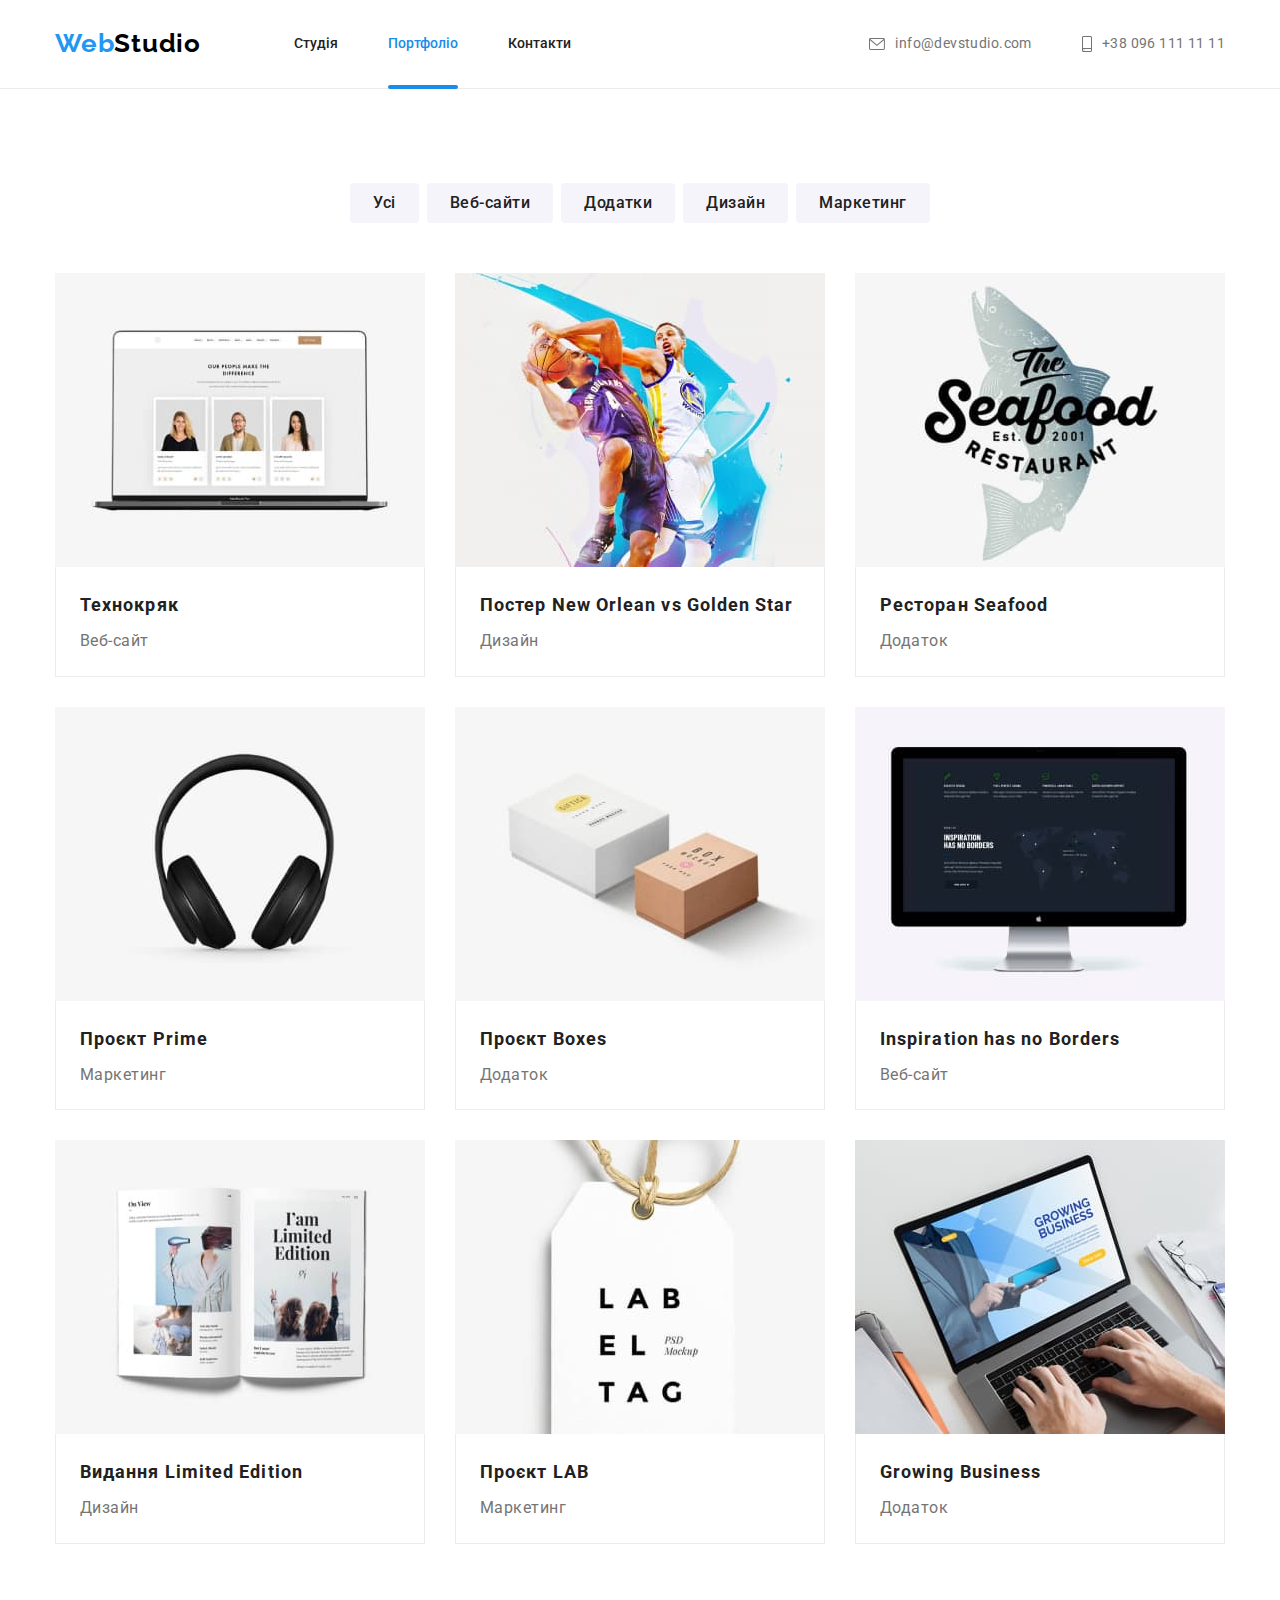
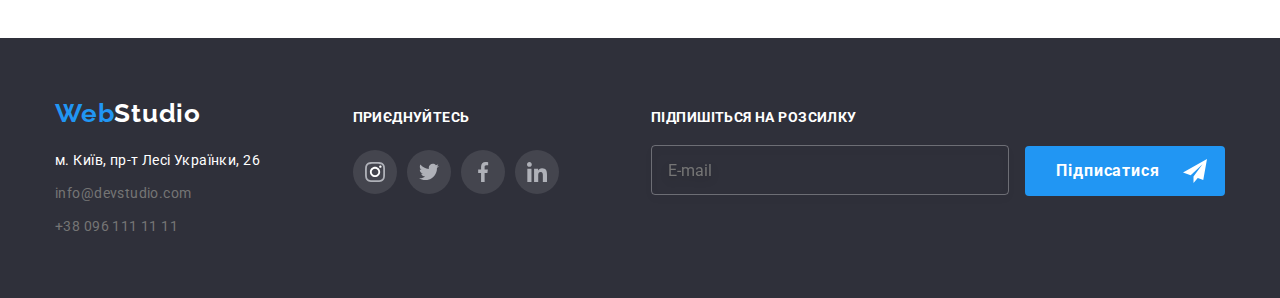
==== commit 747f9155: "scss+" ====
--- a/portfolio.html
+++ b/portfolio.html
@@ -64,19 +64,19 @@
 
           <ul class="filter list">
             <li class="filter__button">
-              <button class="filter__button-all" type="button">Усі</button>
-            </li>
-            <li class="filter__button">
-              <button class="filter__button-web" type="button">Веб-сайти</button>
-            </li>
-            <li class="filter__button">
-              <button class="filter__button-app" type="button">Додатки</button>
-            </li>
-            <li class="filter__button">
-              <button class="filter__button-design" type="button">Дизайн</button>
-            </li>
-            <li class="filter__button">
-              <button class="filter__button-marketing" type="button">Маркетинг</button>
+              <button class="filter__btn" type="button">Усі</button>
+            </li>
+            <li class="filter__button">
+              <button class="filter__btn" type="button">Веб-сайти</button>
+            </li>
+            <li class="filter__button">
+              <button class="filter__btn" type="button">Додатки</button>
+            </li>
+            <li class="filter__button">
+              <button class="filter__btn" type="button">Дизайн</button>
+            </li>
+            <li class="filter__button">
+              <button class="filter__btn" type="button">Маркетинг</button>
             </li>
           </ul>
 
@@ -315,23 +315,23 @@
         </div>
         <div class="social-link">
           <p class="footer-title">ПРИЄДНУЙТЕСЬ</p>
-          <div class="social-set">
-            <a href="#" class="social-set__link">
+          <div class="social-sets">
+            <a href="#" class="social-sets__links">
               <svg class="social-set__icon" width="20" height="20">
                 <use href="./images/symbol-defs.svg#icon-instagram-footer"></use>
               </svg>
             </a>
-            <a href="#" class="social-set__link">
+            <a href="#" class="social-sets__links">
               <svg class="social-set__icon" width="20" height="20">
                 <use href="./images/symbol-defs.svg#icon-twitter-footer"></use>
               </svg>
             </a>
-            <a href="#" class="social-set__link">
+            <a href="#" class="social-sets__links">
               <svg class="social-set__icon" width="20" height="20">
                 <use href="./images/symbol-defs.svg#icon-facebook-footer"></use>
               </svg>
             </a>
-            <a href="#" class="social-set__link">
+            <a href="#" class="social-sets__links">
               <svg class="social-set__icon" width="20" height="20">
                 <use href="./images/symbol-defs.svg#icon-linkedin-footer"></use>
               </svg>
--- a/css/main.min.css
+++ b/css/main.min.css
@@ -1 +1 @@
-:root{--main-background-color: #fff;--primary-text-color: #212121;--logo-text-color: #000;--accent-color: #188CE8;--contacts-text-color: #757575;--backgraund-banner-color: #2f303a;--title-text-color: #fff;--button-order-color: #2196F3;--text-footer-color: #fff;--button-text-color: #fff;--logo-color: #2196F3;--color-list-items: #f5f4fa;--transition-func: 250ms cubic-bezier(0.4, 0, 0.2, 1)}.visually-hidden{position:absolute;width:1px;height:1px;margin:-1px;border:0;padding:0;white-space:nowrap;clip-path:inset(100%);clip:rect(0 0 0 0);overflow:hidden}p,h1,h2,h3,h4,h5,h6{margin:0}.list{list-style:none;margin:0;padding:0}img{display:block}body{background-color:var(--main-background-color);color:var(--primary-text-color);font-family:Roboto,sans-serif}.section{padding:94px 0}.main-nav{display:flex;align-items:center}.contact{display:flex;justify-content:center;align-items:center;margin:0 0 0 auto;padding:0 auto}.logo{margin-right:93px;font-family:raleway;font-size:26px;font-weight:700;color:var(--logo-text-color);line-height:1.1923076923;letter-spacing:.03em;text-decoration:none;display:flex;padding-top:24px;padding-bottom:25px}.logo__header{color:var(--logo-color);display:flex}.nav{display:flex;margin:0}.nav .nav__item:not(:last-child){margin-right:50px}.nav__link{color:var(--primary-text-color);font-weight:500;line-height:1.14;font-size:14px;text-decoration:none;padding-top:32px;padding-bottom:32px;display:block;position:relative;transition:color var(--transition-func)}.nav__link:hover,.nav__link:focus{color:var(--accent-color)}.nav__link--current{color:var(--accent-color)}.nav__link.nav__link--current::after{content:"";width:100%;height:4px;border-radius:2px;background-color:#188ce8;left:0;bottom:-5px;position:absolute}.nav__link.nav__link--current::after:hover,.nav__link.nav__link--current::after:focus{content:"";width:100%;height:4px;border-radius:2px;background-color:var(--accent-color);position:absolute;left:0;bottom:-5px;opacity:1;transition:background-color var(--transition-func),opacity var(--transition-func),visibility var(--transition-func)}.nav__link::after{content:"";width:100%;height:4px;border-radius:2px;background-color:rgba(0,0,0,0);position:absolute;left:0;bottom:-5px;opacity:1;transition:background-color var(--transition-func)}.nav__link:hover::after,.nav__link:focus::after{background-color:var(--accent-color)}.contact__mail,.contact__number{letter-spacing:.03em;line-height:1.7;font-size:14px;text-decoration:none;color:var(--contacts-text-color);padding-top:32px;padding-bottom:32px;transition:fill var(--transition-func)}.contact__mail,.contact__number:not(:last-child){margin-right:50px}.contact__number:hover .contact__icon-phone,.contact__number:focus .contact__icon-phone{fill:var(--accent-color)}.contact__mail:hover .contact__icon-mail,.contact__mail:focus .contact__icon-mail{fill:var(--accent-color)}.header-page{border-bottom:1px solid #ececec}.contact__mail,.contact__number{display:flex;align-items:center}.contact__icon-mail,.contact__icon-phone{fill:var(--contacts-text-color);display:flex;padding:34px 10px 34px auto;margin-right:10px;transition:fill var(--transition-func)}.footer-contacts{padding:0;margin:0}.footer-contacts__item:not(:last-child){margin-bottom:9px}.footer-content{background-color:var(--backgraund-banner-color);padding:60px 0}.title-logo{color:var(--logo-color);font-family:raleway;font-size:26px;font-weight:700;line-height:1.1923076923;letter-spacing:.03em;text-decoration:none}.footer-logo{font-family:raleway;font-size:26px;font-weight:700;color:var(--text-footer-color);line-height:1.1923076923;letter-spacing:.03em;text-decoration:none;display:block;margin-bottom:20px}.adress-link{color:var(--text-footer-color);letter-spacing:.03em;line-height:1.7;font-size:14px;text-decoration:none;font-style:normal;transition:color var(--transition-func)}.adress-link:hover,.adress-link:focus{color:var(--accent-color)}.footer-item__mail,.footer-item__number{letter-spacing:.03em;line-height:1.7;font-size:14px;text-decoration:none;color:var(--contacts-text-color);font-style:normal;transition:color var(--transition-func)}.footer-item__mail:hover,.footer-item__mail:focus{color:var(--accent-color)}.footer-item__number:hover,.footer-item__number:focus{color:var(--accent-color)}.footer-title{font-style:normal;font-weight:700;font-size:14px;line-height:1.8571428571;letter-spacing:.03em;color:var(--text-footer-color);margin-bottom:20px}.footer-adress{display:flex;align-items:baseline;justify-content:space-between}.social-sets{background-color:var(--backgraund-banner-color);display:inline-flex;align-items:center}.social-sets__links{background-color:rgba(255,255,255,.1);width:44px;height:44px;border-radius:50%;color:#afb1b8;display:flex;align-items:center;justify-content:center;transition:background-color var(--transition-func)}.social-sets__links:not(:last-child){margin-right:10px}.social-sets__links:hover,.social-sets__links:focus{background-color:var(--accent-color)}.social-set__icon{fill:var(--main-background-color);transition:fill var(--transition-func)}.social-set__icon:hover,.social-set__icon:focus{fill:var(--main-background-color)}.container{width:1200px;padding-left:15px;padding-right:15px;margin:0 auto}.banner{background-color:var(--backgraund-banner-color);text-align:center;padding-top:200px;padding-bottom:200px}.banner_main{max-width:1600px;height:600px;margin-left:auto;margin-right:auto;background-image:linear-gradient(to right, rgba(47, 48, 58, 0.4), rgba(47, 48, 58, 0.4)),url("../images/mainphotoheader.jpg");background-repeat:no-repeat;background-position:center;background-size:cover}.banner__title{color:var(--title-text-color);font-weight:900;font-size:44px;line-height:1.4;letter-spacing:.06em;text-transform:uppercase;width:696px;margin-left:auto;margin-right:auto;margin-bottom:30px}.order-button{background-color:var(--button-order-color);color:var(--button-text-color);letter-spacing:.06em;font-weight:700;font-size:16px;line-height:30px;font-family:Roboto;border-radius:4px;border:none;padding:10px 32px;cursor:pointer;transition:background-color var(--transition-func)}.order-button:hover,.order-button:focus{background-color:var(--accent-color)}.subtitle{color:var(--primary-text-color);line-height:1.14;font-size:14px;letter-spacing:.03em;margin:0;margin-bottom:10px}.slogan{font-size:14px;line-height:1.71;letter-spacing:.03em;color:var(--contacts-text-color);padding:0;margin:0}.list-skills__item{position:relative}.list-skills__title{background-color:rgba(47,48,58,.8);color:var(--text-footer-color);text-align:center;bottom:0;left:0;width:100%;height:70px;position:absolute;padding-top:27px;font-weight:700;font-size:14px;line-height:1.1428571429;letter-spacing:.03em}.list-items{background-color:var(--color-list-items)}.section-skills{padding-bottom:94px;padding-top:0}.list-skills{display:flex;margin:0;padding:0;width:370px}.list-skills li:not(:last-child){margin-right:30px}.features-list{display:flex;padding:0;margin:0;background-color:var(--main-background-color)}.benefits{display:flex;gap:30px}.benefits__item{width:270px;height:120px;background-color:var(--color-list-items);margin-bottom:30px;display:flex;align-items:center;justify-content:center}.benefits__icon{align-items:center}.headline,.title-company{font-size:36px;line-height:1.2;letter-spacing:.03em;color:var(--primary-text-color);margin:0;padding:0;text-align:center;margin-bottom:50px}.list-team__box{display:block;padding:30px 30px 30px 30px}.list-team__caption{font-weight:500;font-size:16px;line-height:1.2;letter-spacing:.03em;color:var(--primary-text-color);margin:0;padding:0;margin-bottom:10px;text-align:center}.list-team__text{line-height:1.2;letter-spacing:.03em;color:var(--contacts-text-color);text-align:center;margin-bottom:16px;padding:0}.list-team{display:flex;margin:0;padding:0}.list-team .list-team__item:not(:last-child){margin-right:30px}.list-team__item{width:270px;box-shadow:0px 1px 3px rgba(0,0,0,.12),0px 1px 1px rgba(0,0,0,.14),0px 2px 1px rgba(0,0,0,.2);background:var(--main-background-color);border-radius:0px 0px 4px 4px}.social-set{background-color:var(--main-background-color);display:flex;align-items:center;justify-content:center;gap:10px}.social-set__link{background-color:var(--text-footer-color);width:44px;height:44px;border-radius:50%;color:#afb1b8;display:flex;align-items:center;justify-content:center;transition:background-color var(--transition-func),color var(--transition-func)}.social-set__link:hover,.social-set__link:focus{background-color:var(--accent-color);color:var(--color-list-items)}.social-set__icon{fill:#afb1b8;transition:fill var(--transition-func)}.social-set__link:hover .social-set__icon,.social-set__link:focus .social-set__icon{fill:var(--main-background-color)}.filter{display:flex;justify-content:center;margin-bottom:50px}.filter__button:not(:last-child){margin-right:8px}.filter__button-all,.filter__button-web,.filter__button-app,.filter__button-design,.filter__button-marketing{background:#f5f4fa;cursor:pointer;font-weight:500;font-size:16px;line-height:1.62;letter-spacing:.03em;color:var(--primary-text-color);font-family:Roboto;border:1px solid rgba(0,0,0,0);border-radius:4px;display:inline-block;box-sizing:border-box;padding:6px 22px;transition:color var(--transition-func),background-color var(--transition-func),box-shadow var(--transition-func)}.filter__button-all:hover,.filter__button-all:focus{color:var(--main-background-color);background-color:var(--accent-color);box-shadow:0px 3px 1px rgba(0,0,0,.1),0px 1px 2px rgba(0,0,0,.08),0px 2px 2px rgba(0,0,0,.12);border-radius:4px}.filter__button-web:hover,.filter__button-web:focus{color:var(--main-background-color);background-color:var(--accent-color);box-shadow:0px 3px 1px rgba(0,0,0,.1),0px 1px 2px rgba(0,0,0,.08),0px 2px 2px rgba(0,0,0,.12);border-radius:4px}.filter__button-app:hover,.filter__button-app:focus{color:var(--main-background-color);background-color:var(--accent-color);box-shadow:0px 3px 1px rgba(0,0,0,.1),0px 1px 2px rgba(0,0,0,.08),0px 2px 2px rgba(0,0,0,.12);border-radius:4px}.filter__button-design:hover,.filter__button-design:focus{color:var(--main-background-color);background-color:var(--accent-color);box-shadow:0px 3px 1px rgba(0,0,0,.1),0px 1px 2px rgba(0,0,0,.08),0px 2px 2px rgba(0,0,0,.12);border-radius:4px}.filter__button-marketing:hover,.filter__button-marketing:focus{color:var(--main-background-color);background-color:var(--accent-color);box-shadow:0px 3px 1px rgba(0,0,0,.1),0px 1px 2px rgba(0,0,0,.08),0px 2px 2px rgba(0,0,0,.12);border-radius:4px}.product__info{padding:20px 24px;border:1px solid #ececec;border-top:none}.link-card{text-decoration:none;display:block;color:var(--primary-text-color);transition:box-shadow var(--transition-func),transform var(--transition-func),opacity var(--transition-func);outline:none}.link-card:hover,.link-card:focus{box-shadow:0px 1px 1px rgba(0,0,0,.12),0px 4px 4px rgba(0,0,0,.06),1px 4px 6px rgba(0,0,0,.16)}.portfolio{display:flex;flex-wrap:wrap;padding:0}.portfolio__item{width:370px;padding:0;margin-right:30px;margin-bottom:30px;justify-content:center}.portfolio__item:nth-child(3n){margin-right:0}.portfolio__item:nth-last-child(-n+3){margin-bottom:0}.product:hover::before{opacity:1}.product{position:relative;overflow:hidden;width:370px}.overlay{top:0;left:0;width:370px;height:294px;position:absolute;transform:translateY(100%);opacity:0;transition:transform 250ms cubic-bezier(0.4, 0, 0.2, 1),opacity 250ms cubic-bezier(0.4, 0, 0.2, 1)}.overlay__portfolio{background-color:rgba(33,150,243,.9);font-weight:400;font-size:18px;line-height:1.5555555556;letter-spacing:.03em;color:var(--title-text-color);position:absolute;display:block;padding:63px 24px}.link-card:hover .overlay,.link-card:focus .overlay{transform:translateY(0);opacity:1;transition:var(--transition-func)}.product__title{font-weight:700;font-size:18px;line-height:2;letter-spacing:.06em;margin:0;padding:0;margin-bottom:4px}.product__meta{line-height:1.8;color:var(--contacts-text-color);letter-spacing:.03em}.company{list-style:none;background-color:var(--main-background-color);display:inline-flex;margin:0;padding:0}.company__logo{display:inline-flex;background-color:var(--main-background-color)}.company__link{width:170px;height:92px;border:1px Solid #afb1b8;border-radius:4px;display:flex;align-items:center;justify-content:center;transition:border var(--transition-func)}.company__logo:not(:last-child){margin-right:30px}.company__link:hover,.company__link:focus{border:solid 1px var(--accent-color)}.company__icon{fill:#afb1b8;transition:fill var(--transition-func)}.company__link:hover .company__icon,.company__link:focus .company__icon{fill:var(--accent-color)}.backdrop{position:fixed;top:0;left:0;width:100vw;height:100vh;background-color:rgba(0,0,0,.2);z-index:1000;transition:opacity var(--transition-func),visibility 250ms cubic-bezier(0.4, 0, 0.2, 1)}.modal{padding:40px;position:absolute;top:50%;left:50%;transform:translate(-50%, -50%);width:528px;height:581px;background-color:var(--main-background-color);box-shadow:0px 1px 3px rgba(0,0,0,.12),0px 1px 1px rgba(0,0,0,.14),0px 2px 1px rgba(0,0,0,.2);border-radius:4px;transform:translate(-50%, -50%) scale(1.1)}.backdrop.is-hidden{visibility:hidden;opacity:0;pointer-events:none}.backdrop.is-hidden .modal{transform:translate(-50%, -50%) scale(1.1)}.btn-close{position:absolute;display:flex;align-items:center;justify-content:center;top:8px;right:8px;background-color:rgba(0,0,0,0);background:#fff;width:30px;height:30px;border:1px solid rgba(0,0,0,.1);border-radius:50%;cursor:pointer}.btn-close__icon{fill:var(--logo-text-color)}.btn-close:hover .btn-close__icon,.btn-close:focus .btn-close__icon{fill:var(--accent-color)}.modal__title{font-weight:700;font-size:20px;line-height:1.15;text-align:center;letter-spacing:.03em;color:var(--primary-text-color);margin-bottom:12px;justify-content:center}.modal__form{display:flex;flex-direction:column}.modal__input-text{font-weight:400;font-size:12px;line-height:1.1666666667;letter-spacing:.01em;color:var(--contacts-text-color);display:block}.modal__name{font-weight:400;font-size:12px;line-height:1.1666666667;letter-spacing:.01em;color:var(--contacts-text-color);display:block;margin-bottom:4px}.modal__input-field{width:100%;height:40px;outline:none;padding-left:42px;border:1px solid rgba(33,33,33,.2);border-radius:4px;transition:border-color var(--transition-func)}.modal__input-field:focus{outline:none;border-color:var(--accent-color);transition:border-color var(--transition-func)}.modal__input-field:focus+.modal__icon-main{fill:var(--accent-color)}.modal__input-text:not(:last-child){margin-bottom:4px;margin-top:10px}.modal__icon{position:relative;margin:0 auto;display:flex}.modal__icon-main{position:absolute;fill:var(--logo-text-color);transition:fill var(--transition-func);top:11px;left:12px;display:block}.modal__comment{width:100%;outline:none;display:flex;border:1px solid rgba(33,33,33,.2);border-radius:4px;height:120px;padding:12px 16px;resize:none}.modal__comment:focus{outline:none;border-color:var(--accent-color);transition:border-color var(--transition-func)}.modal__check{display:flex;align-items:center;justify-content:center;margin-top:20px;font-weight:400;font-size:14px;line-height:1.7142857143;letter-spacing:.03em;color:var(--contacts-text-color)}.text-user-check{font-size:14px;line-height:1.7142857143;letter-spacing:.03em;color:var(--contacts-text-color)}.modal__link{color:var(--accent-color)}.modal__comment::placeholder{font-size:12px;line-height:1.1666666667;letter-spacing:.01em;color:rgba(117,117,117,.5)}.modal__check-box{width:16px;height:15px;border-radius:3px;border:2px solid var(--logo-text-color);margin-right:7px;position:relative;display:flex;justify-content:center;align-items:center}.modal__checkbox-place{appearance:none;position:absolute}.modal__checkbox-place:checked+.modal__check-box{border:none;background-color:var(--accent-color)}.modal__checkmarc{fill:#fff}.modal__icon-chek{position:absolute;display:block}.button-send{background:#2196f3;box-shadow:0px 4px 4px rgba(0,0,0,.15);border-radius:4px;border:none;margin-top:30px;align-self:center;color:var(--button-text-color);font-weight:700;font-size:16px;line-height:1.875;letter-spacing:.06em;width:200px;height:50px;cursor:pointer;transition:background-color var(--transition-func),color var(--transition-func)}.button-send:hover,.button-send:focus{background-color:var(--accent-color);color:var(--main-background-color)}.form-submit-mail{display:inline-block}.title-email{margin-bottom:20px;font-weight:700;font-size:14px;line-height:1.1428571429;letter-spacing:.03em;text-transform:uppercase;color:#fff}.form-email__field{background-color:rgba(0,0,0,0);border:1px solid rgba(255,255,255,.3);filter:drop-shadow(0px 4px 4px rgba(0, 0, 0, 0.15));border-radius:4px;width:358px;height:50px;padding:15px 16px;margin-right:12px}.form-email__field:focus{outline:none;border-color:var(--accent-color);transition:border-color var(--transition-func)}.btn-send{background:var(--button-order-color);border-radius:4px;width:200px;height:50px;border:none;color:var(--button-text-color);letter-spacing:.06em;font-weight:700;cursor:pointer;display:inline-block;padding:10px 62px 10px 28px;position:relative;transition:background-color var(--transition-func)}.btn-send__icon{top:13px;right:18px;position:absolute;display:inline-block;fill:var(--main-background-color)}.btn-send:hover,.btn-send:focus{background-color:var(--accent-color)}.submit{font-weight:700;font-size:16px;line-height:1.875;align-items:center;text-align:center;letter-spacing:.06em;color:#fff}/*# sourceMappingURL=main.min.css.map */+:root{--main-background-color: #fff;--primary-text-color: #212121;--logo-text-color: #000;--accent-color: #188CE8;--contacts-text-color: #757575;--backgraund-banner-color: #2f303a;--title-text-color: #fff;--button-order-color: #2196F3;--text-footer-color: #fff;--button-text-color: #fff;--logo-color: #2196F3;--color-list-items: #f5f4fa;--transition-func: 250ms cubic-bezier(0.4, 0, 0.2, 1)}.visually-hidden{position:absolute;width:1px;height:1px;margin:-1px;border:0;padding:0;white-space:nowrap;clip-path:inset(100%);clip:rect(0 0 0 0);overflow:hidden}p,h1,h2,h3,h4,h5,h6{margin:0}.list{list-style:none;margin:0;padding:0}img{display:block}body{background-color:var(--main-background-color);color:var(--primary-text-color);font-family:Roboto,sans-serif}.section{padding:94px 0}.main-nav{display:flex;align-items:center}.contact{display:flex;justify-content:center;align-items:center;margin:0 0 0 auto;padding:0 auto}.logo{margin-right:93px;font-family:raleway;font-size:26px;font-weight:700;color:var(--logo-text-color);line-height:1.1923076923;letter-spacing:.03em;text-decoration:none;display:flex;padding-top:24px;padding-bottom:25px}.logo__header{color:var(--logo-color);display:flex}.nav{display:flex;margin:0}.nav .nav__item:not(:last-child){margin-right:50px}.nav__link{color:var(--primary-text-color);font-weight:500;line-height:1.14;font-size:14px;text-decoration:none;padding-top:32px;padding-bottom:32px;display:block;position:relative;transition:color var(--transition-func)}.nav__link:hover,.nav__link:focus{color:var(--accent-color)}.nav__link::after{content:"";width:100%;height:4px;border-radius:2px;background-color:rgba(0,0,0,0);position:absolute;left:0;bottom:-5px;opacity:1;transition:background-color var(--transition-func)}.nav__link--current{color:var(--accent-color)}.nav__link.nav__link--current::after{content:"";width:100%;height:4px;border-radius:2px;background-color:#188ce8;left:0;bottom:-5px;position:absolute}.nav__link.nav__link--current::after:hover,.nav__link.nav__link--current::after:focus{content:"";width:100%;height:4px;border-radius:2px;background-color:var(--accent-color);position:absolute;left:0;bottom:-5px;opacity:1;transition:background-color var(--transition-func),opacity var(--transition-func),visibility var(--transition-func)}.nav__link:hover::after,.nav__link:focus::after{background-color:var(--accent-color)}.contact__mail,.contact__number{letter-spacing:.03em;line-height:1.7;font-size:14px;text-decoration:none;color:var(--contacts-text-color);padding-top:32px;padding-bottom:32px;transition:fill var(--transition-func)}.contact__mail,.contact__number:not(:last-child){margin-right:50px}.contact__number:hover .contact__icon-phone,.contact__number:focus .contact__icon-phone{fill:var(--accent-color)}.contact__mail:hover .contact__icon-mail,.contact__mail:focus .contact__icon-mail{fill:var(--accent-color)}.header-page{border-bottom:1px solid #ececec}.contact__mail,.contact__number{display:flex;align-items:center}.contact__icon-mail,.contact__icon-phone{fill:var(--contacts-text-color);display:flex;padding:34px 10px 34px auto;margin-right:10px;transition:fill var(--transition-func)}.footer-contacts{padding:0;margin:0}.footer-contacts__item:not(:last-child){margin-bottom:9px}.footer-content{background-color:var(--backgraund-banner-color);padding:60px 0}.title-logo{color:var(--logo-color);font-family:raleway;font-size:26px;font-weight:700;line-height:1.1923076923;letter-spacing:.03em;text-decoration:none}.footer-logo{font-family:raleway;font-size:26px;font-weight:700;color:var(--text-footer-color);line-height:1.1923076923;letter-spacing:.03em;text-decoration:none;display:block;margin-bottom:20px}.adress-link{color:var(--text-footer-color);letter-spacing:.03em;line-height:1.7;font-size:14px;text-decoration:none;font-style:normal;transition:color var(--transition-func)}.adress-link:hover,.adress-link:focus{color:var(--accent-color)}.footer-item__mail,.footer-item__number{letter-spacing:.03em;line-height:1.7;font-size:14px;text-decoration:none;color:var(--contacts-text-color);font-style:normal;transition:color var(--transition-func)}.footer-item__mail:hover,.footer-item__mail:focus,.footer-item__number:hover,.footer-item__number:focus{color:var(--accent-color)}.footer-item__number:hover,.footer-item__number:focus{color:var(--accent-color)}.footer-title{font-style:normal;font-weight:700;font-size:14px;line-height:1.8571428571;letter-spacing:.03em;color:var(--text-footer-color);margin-bottom:20px}.footer-adress{display:flex;align-items:baseline;justify-content:space-between}.social-sets{background-color:var(--backgraund-banner-color);display:inline-flex;align-items:center}.social-sets__links{background-color:rgba(255,255,255,.1);width:44px;height:44px;border-radius:50%;color:#afb1b8;display:flex;align-items:center;justify-content:center;transition:background-color var(--transition-func)}.social-sets__links:not(:last-child){margin-right:10px}.social-sets__links:hover,.social-sets__links:focus{background-color:var(--accent-color)}.social-set__icon{fill:var(--main-background-color);transition:fill var(--transition-func)}.social-set__icon:hover,.social-set__icon:focus{fill:var(--main-background-color)}.container{width:1200px;padding-left:15px;padding-right:15px;margin:0 auto}.banner{background-color:var(--backgraund-banner-color);text-align:center;padding-top:200px;padding-bottom:200px}.banner_main{max-width:1600px;height:600px;margin-left:auto;margin-right:auto;background-image:linear-gradient(to right, rgba(47, 48, 58, 0.4), rgba(47, 48, 58, 0.4)),url("../images/mainphotoheader.jpg");background-repeat:no-repeat;background-position:center;background-size:cover}.banner__title{color:var(--title-text-color);font-weight:900;font-size:44px;line-height:1.4;letter-spacing:.06em;text-transform:uppercase;width:696px;margin-left:auto;margin-right:auto;margin-bottom:30px}.order-button{background-color:var(--button-order-color);color:var(--button-text-color);letter-spacing:.06em;font-weight:700;font-size:16px;line-height:30px;font-family:Roboto;border-radius:4px;border:none;padding:10px 32px;cursor:pointer;transition:background-color var(--transition-func)}.order-button:hover,.order-button:focus{background-color:var(--accent-color)}.subtitle{color:var(--primary-text-color);line-height:1.14;font-size:14px;letter-spacing:.03em;margin:0;margin-bottom:10px}.slogan{font-size:14px;line-height:1.71;letter-spacing:.03em;color:var(--contacts-text-color);padding:0;margin:0}.list-skills__item{position:relative}.list-skills__title{background-color:rgba(47,48,58,.8);color:var(--text-footer-color);text-align:center;bottom:0;left:0;width:100%;height:70px;position:absolute;padding-top:27px;font-weight:700;font-size:14px;line-height:1.1428571429;letter-spacing:.03em}.list-items{background-color:var(--color-list-items)}.section-skills{padding-bottom:94px;padding-top:0}.list-skills{display:flex;margin:0;padding:0;width:370px}.list-skills li:not(:last-child){margin-right:30px}.features-list{display:flex;padding:0;margin:0;background-color:var(--main-background-color)}.benefits{display:flex;gap:30px}.benefits__item{width:270px;height:120px;background-color:var(--color-list-items);margin-bottom:30px;display:flex;align-items:center;justify-content:center}.benefits__icon{align-items:center}.headline,.title-company{font-size:36px;line-height:1.2;letter-spacing:.03em;color:var(--primary-text-color);margin:0;padding:0;text-align:center;margin-bottom:50px}.list-team__box{display:block;padding:30px 30px 30px 30px}.list-team__caption{font-weight:500;font-size:16px;line-height:1.2;letter-spacing:.03em;color:var(--primary-text-color);margin:0;padding:0;margin-bottom:10px;text-align:center}.list-team__text{line-height:1.2;letter-spacing:.03em;color:var(--contacts-text-color);text-align:center;margin-bottom:16px;padding:0}.list-team{display:flex;margin:0;padding:0}.list-team__item{width:270px;box-shadow:0px 1px 3px rgba(0,0,0,.12),0px 1px 1px rgba(0,0,0,.14),0px 2px 1px rgba(0,0,0,.2);background:var(--main-background-color);border-radius:0px 0px 4px 4px}.list-team .list-team__item:not(:last-child){margin-right:30px}.social-set{background-color:var(--main-background-color);display:flex;align-items:center;justify-content:center;gap:10px}.social-set__link{background-color:var(--text-footer-color);width:44px;height:44px;border-radius:50%;color:#afb1b8;display:flex;align-items:center;justify-content:center;transition:background-color var(--transition-func),color var(--transition-func)}.social-set__link:hover,.social-set__link:focus{background-color:var(--accent-color);color:var(--color-list-items)}.social-set__icon{fill:#afb1b8;transition:fill var(--transition-func)}.list-team .social-set__icon:not(:last-child){margin-right:30px}.filter{display:flex;justify-content:center;margin-bottom:50px}.filter__button:not(:last-child){margin-right:8px}.filter__btn{background:#f5f4fa;cursor:pointer;font-weight:500;font-size:16px;line-height:1.62;letter-spacing:.03em;color:var(--primary-text-color);font-family:Roboto;border:1px solid rgba(0,0,0,0);border-radius:4px;display:inline-block;box-sizing:border-box;padding:6px 22px;transition:color var(--transition-func),background-color var(--transition-func),box-shadow var(--transition-func)}.filter__btn:hover,.filter__btn:focus{color:var(--main-background-color);background-color:var(--accent-color);box-shadow:0px 3px 1px rgba(0,0,0,.1),0px 1px 2px rgba(0,0,0,.08),0px 2px 2px rgba(0,0,0,.12);border-radius:4px}.product__info{padding:20px 24px;border:1px solid #ececec;border-top:none}.link-card{text-decoration:none;display:block;color:var(--primary-text-color);transition:box-shadow var(--transition-func),transform var(--transition-func),opacity var(--transition-func);outline:none}.link-card:hover,.link-card:focus{box-shadow:0px 1px 1px rgba(0,0,0,.12),0px 4px 4px rgba(0,0,0,.06),1px 4px 6px rgba(0,0,0,.16)}.portfolio{display:flex;flex-wrap:wrap;padding:0}.portfolio__item{width:370px;padding:0;margin-right:30px;margin-bottom:30px;justify-content:center}.portfolio__item:nth-child(3n){margin-right:0}.portfolio__item:nth-last-child(-n+3){margin-bottom:0}.product{position:relative;overflow:hidden;width:370px}.product:hover::before{opacity:1}.overlay{top:0;left:0;width:370px;height:294px;position:absolute;transform:translateY(100%);opacity:0;transition:transform 250ms cubic-bezier(0.4, 0, 0.2, 1),opacity 250ms cubic-bezier(0.4, 0, 0.2, 1)}.link-card:hover .overlay,.link-card:focus .overlay{transform:translateY(0);opacity:1;transition:var(--transition-func)}.overlay__portfolio{background-color:rgba(33,150,243,.9);font-weight:400;font-size:18px;line-height:1.5555555556;letter-spacing:.03em;color:var(--title-text-color);position:absolute;display:block;padding:63px 24px}.product__title{font-weight:700;font-size:18px;line-height:2;letter-spacing:.06em;margin:0;padding:0;margin-bottom:4px}.product__meta{line-height:1.8;color:var(--contacts-text-color);letter-spacing:.03em}.company{list-style:none;background-color:var(--main-background-color);display:inline-flex;margin:0;padding:0}.company__logo{display:inline-flex;background-color:var(--main-background-color)}.company__logo:not(:last-child){margin-right:30px}.company__link{width:170px;height:92px;border:1px Solid #afb1b8;border-radius:4px;display:flex;align-items:center;justify-content:center;transition:border var(--transition-func)}.company__link:hover,.company__link:focus{border:solid 1px var(--accent-color)}.company__icon{fill:#afb1b8;transition:fill var(--transition-func)}.company__link:hover .company__icon,.company__link:focus .company__icon{fill:var(--accent-color)}.backdrop{position:fixed;top:0;left:0;width:100vw;height:100vh;background-color:rgba(0,0,0,.2);z-index:1000;transition:opacity var(--transition-func),visibility 250ms cubic-bezier(0.4, 0, 0.2, 1)}.backdrop.is-hidden{visibility:hidden;opacity:0;pointer-events:none}.modal{padding:40px;position:absolute;top:50%;left:50%;transform:translate(-50%, -50%);width:528px;height:581px;background-color:var(--main-background-color);box-shadow:0px 1px 3px rgba(0,0,0,.12),0px 1px 1px rgba(0,0,0,.14),0px 2px 1px rgba(0,0,0,.2);border-radius:4px;transform:translate(-50%, -50%) scale(1.1)}.backdrop.is-hidden .modal{transform:translate(-50%, -50%) scale(1.1)}.btn-close{position:absolute;display:flex;align-items:center;justify-content:center;top:8px;right:8px;background-color:rgba(0,0,0,0);background:#fff;width:30px;height:30px;border:1px solid rgba(0,0,0,.1);border-radius:50%;cursor:pointer}.btn-close__icon{fill:var(--logo-text-color)}.btn-close:hover .btn-close__icon,.btn-close:focus .btn-close__icon{fill:var(--accent-color)}.modal__title{font-weight:700;font-size:20px;line-height:1.15;text-align:center;letter-spacing:.03em;color:var(--primary-text-color);margin-bottom:12px;justify-content:center}.modal__form{display:flex;flex-direction:column}.modal__input-text{font-weight:400;font-size:12px;line-height:1.1666666667;letter-spacing:.01em;color:var(--contacts-text-color);display:block}.modal__input-text:not(:last-child){margin-bottom:4px;margin-top:10px}.modal__name{font-weight:400;font-size:12px;line-height:1.1666666667;letter-spacing:.01em;color:var(--contacts-text-color);display:block;margin-bottom:4px}.modal__input-field{width:100%;height:40px;outline:none;padding-left:42px;border:1px solid rgba(33,33,33,.2);border-radius:4px;transition:border-color var(--transition-func)}.modal__input-field:focus{outline:none;border-color:var(--accent-color);transition:border-color var(--transition-func)}.modal__input-field:focus+.modal__icon-main{fill:var(--accent-color)}.modal__icon{position:relative;margin:0 auto;display:flex}.modal__icon-main{position:absolute;fill:var(--logo-text-color);transition:fill var(--transition-func);top:11px;left:12px;display:block}.modal__comment{width:100%;outline:none;display:flex;border:1px solid rgba(33,33,33,.2);border-radius:4px;height:120px;padding:12px 16px;resize:none}.modal__comment:focus{outline:none;border-color:var(--accent-color);transition:border-color var(--transition-func)}.modal__comment::placeholder{font-size:12px;line-height:1.1666666667;letter-spacing:.01em;color:rgba(117,117,117,.5)}.modal__check{display:flex;align-items:center;justify-content:center;margin-top:20px;font-weight:400;font-size:14px;line-height:1.7142857143;letter-spacing:.03em;color:var(--contacts-text-color)}.text-user-check{font-size:14px;line-height:1.7142857143;letter-spacing:.03em;color:var(--contacts-text-color)}.modal__link{color:var(--accent-color)}.modal__check-box{width:16px;height:15px;border-radius:3px;border:2px solid var(--logo-text-color);margin-right:7px;position:relative;display:flex;justify-content:center;align-items:center}.modal__checkbox-place:checked+.modal__check-box{border:none;background-color:var(--accent-color)}.modal__checkbox-place{appearance:none;position:absolute}.modal__checkmarc{fill:#fff}.modal__icon-chek{position:absolute;display:block}.button-send{background:#2196f3;box-shadow:0px 4px 4px rgba(0,0,0,.15);border-radius:4px;border:none;margin-top:30px;align-self:center;color:var(--button-text-color);font-weight:700;font-size:16px;line-height:1.875;letter-spacing:.06em;width:200px;height:50px;cursor:pointer;transition:background-color var(--transition-func),color var(--transition-func)}.button-send:hover,.button-send:focus{background-color:var(--accent-color);color:var(--main-background-color)}.form-submit-mail{display:inline-block}.title-email{margin-bottom:20px;font-weight:700;font-size:14px;line-height:1.1428571429;letter-spacing:.03em;text-transform:uppercase;color:#fff}.form-email__field{background-color:rgba(0,0,0,0);border:1px solid rgba(255,255,255,.3);filter:drop-shadow(0px 4px 4px rgba(0, 0, 0, 0.15));border-radius:4px;width:358px;height:50px;padding:15px 16px;margin-right:12px}.form-email__field:focus{outline:none;border-color:var(--accent-color);transition:border-color var(--transition-func)}.btn-send{background:var(--button-order-color);border-radius:4px;width:200px;height:50px;border:none;color:var(--button-text-color);letter-spacing:.06em;font-weight:700;cursor:pointer;display:inline-block;padding:10px 62px 10px 28px;position:relative;transition:background-color var(--transition-func)}.btn-send:hover,.btn-send:focus{background-color:var(--accent-color)}.btn-send__icon{top:13px;right:18px;position:absolute;display:inline-block;fill:var(--main-background-color)}.submit{font-weight:700;font-size:16px;line-height:1.875;align-items:center;text-align:center;letter-spacing:.06em;color:#fff}/*# sourceMappingURL=main.min.css.map */